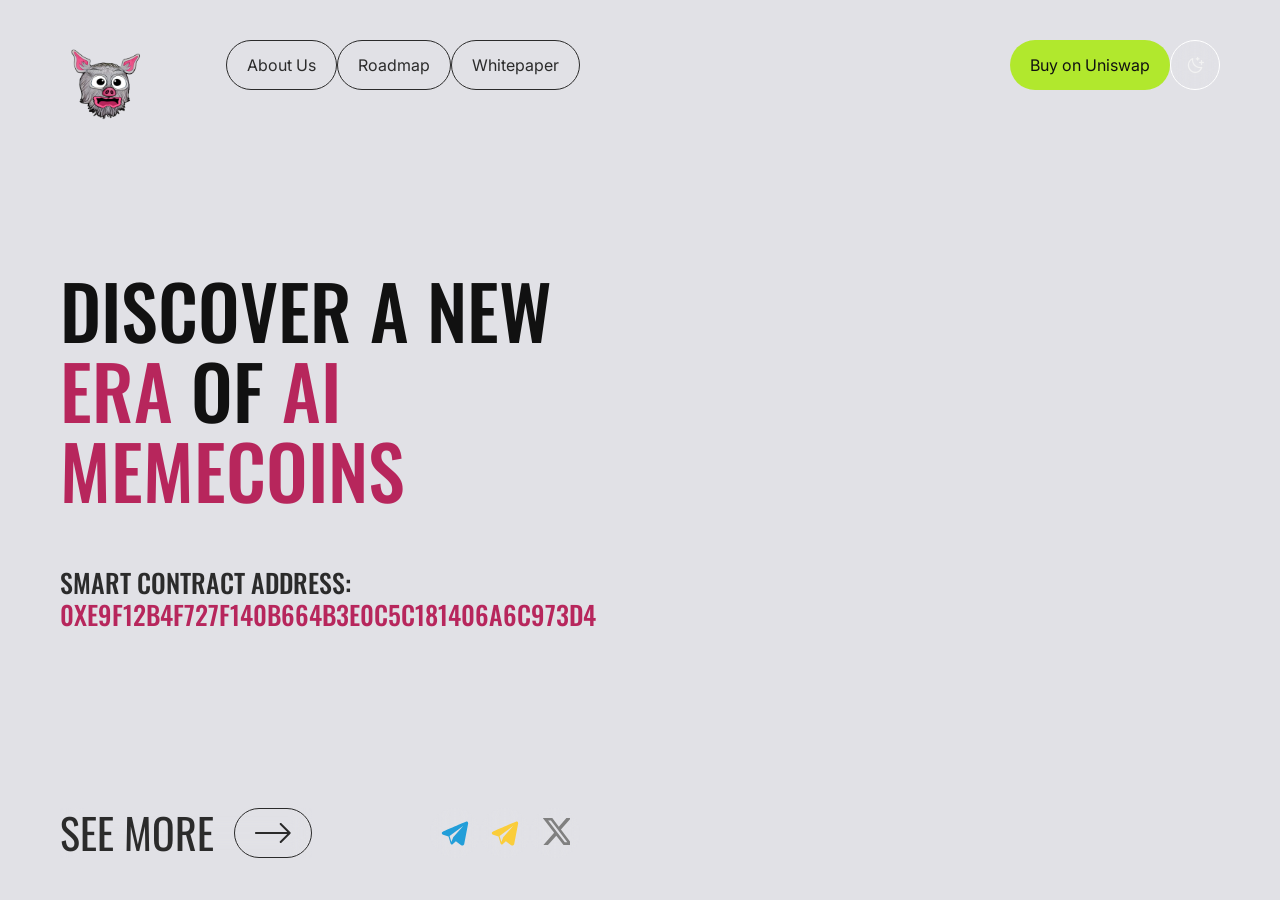
==== index.html @ eb395007 "Update index.html" ====
<!DOCTYPE html>
<html lang="en" dir="ltr">

  <head>
    <meta charset="UTF-8">

    <title>Lemmy The Bat</title>

    <meta name="description" content="Lemmy The Bat">
    <meta name="keywords" content="Lemmy The Bat">

    <meta http-equiv="X-UA-Compatible" content="IE=edge">
    <meta name="viewport" content="width=device-width, initial-scale=1, maximum-scale=1">

    <link rel="icon" href="img/favicon/favicon.ico" sizes="any">
    <link rel="icon" href="img/favicon/icon.svg" type="image/svg+xml">
    <link rel="apple-touch-icon" href="img/favicon/apple-touch-icon.png">
    <link rel="manifest" href="img/favicon/manifest.webmanifest">

    <meta property="og:image:height" content="1200">
    <meta property="og:image:width" content="1200">
    <meta property="og:title" content="Lemmy The Bat">
    <meta property="og:description" content="Lemmy The Bat">

    <link rel="stylesheet" href="css/loaders/loader.css">
    <link rel="stylesheet" type="text/css" href="css/plugins.css">
    <link rel="stylesheet" type="text/css" href="css/main.css">

    <meta name="theme-color" content="#4d26b3">
    <meta name="msapplication-navbutton-color" content="#4d26b3">
    <meta name="apple-mobile-web-app-status-bar-style" content="#4d26b3">
  </head>

  <body>

    <div class="loader">
      <div class="loader">
        <div class="loader__content">
          <div class="loader__logo">
            <img src="img/loader.png" alt="Lemmy The Bat">
          </div>
        </div>
      </div>
    </div>

    <div class="top-controls d-flex">
      <a id="notify-trigger" class="btn btn-round-mobile btn-filled hover-anim hover-accent" href="https://app.uniswap.org">
        <em></em>
        <i class="ph ph-paper-plane"></i>
        <span class="btn-caption">Buy on Uniswap</span>
      </a>
      <button id="color-switcher" class="btn btn-round btn-outline hover-anim hover-secondary color-switcher" type="button" role="switch" aria-label="light/dark mode" aria-checked="true"></button>
    </div>

    <section id="main" class="main">

      <div class="main__content fullheight">
        <div class="container-fluid p-0 fullheight">
          <div class="row g-0 fullheight">

            <div class="col-12 col-xl-6 main__intro fullheight">

              <div class="intro__header d-flex justify-content-between">

<div class="header__logo">
  <img src="./img/logo.png" alt="Logo"  />
</div>

                <a id="menu-trigger" class="menu-trigger btn btn-round btn-outline hover-anim hover-secondary" href="#0">
                  <em></em>
                  <i class="ph ph-list icon-burger"></i>
                  <i class="ph ph-x icon-close"></i>
                </a>

                <div id="menu" class="header__menu">

                  <nav class="menu__container">
                    <ul class="navigation">
                      <li>
                        <a id="about-trigger" class="btn btn-default btn-navigation hover-anim hover-secondary" href="#0">
                          <em></em>
                          <span class="btn-caption">About Us</span>
                        </a>
                      </li>
                      <li>
                        <a id="works-trigger" class="btn btn-default btn-navigation hover-anim hover-secondary" href="#0">
                          <em></em>
                          <span class="btn-caption">Roadmap</span>
                        </a>
                      </li>
                      <li>
                        <a id="contact-trigger" class="btn btn-default btn-navigation hover-anim hover-secondary" href="#0">
                          <em></em>
                          <span class="btn-caption">Whitepaper</span>
                        </a>
                      </li>
                    </ul>
                  </nav>

                </div>

              </div>

              <div class="intro__content">

                <div id="headline" class="headline">
                  <h1 class="headline__title">Discover A New
                    <span class="colored">Era</span>
                    of
                    <span class="colored"> AI Memecoins</span>
                  </h1><br><br>
<h6>Smart Contract Address:<br><span class="colored">0xe9f12b4f727f140b664b3e0c5c181406a6c973d4</span></h6>
                </div>

              </div>

              <div class="intro__bottomline d-flex flex-column flex-xl-row justify-content-xl-between">
                <div class="bottomline__left">
                  <a id="about-trigger-bottom" href="#0" class="btn btn-cta">
                    <span class="cta__caption">See more</span>
                    <span class="cta__elipce btn-outline hover-anim hover-secondary">
                      <em></em>
                      <svg xmlns="http://www.w3.org/2000/svg" width="25px" height="14px" viewBox="0 0 25 14" style="enable-background:new 0 0 25 14;">
                        <path d="M24.8,7.5l-6.3,6.3c-0.3,0.3-0.7,0.3-1,0c-0.3-0.3-0.3-0.7,0-1l0,0l5.1-5.1H0.7C0.3,7.7,0,7.4,0,7c0-0.4,0.3-0.7,0.7-0.7
                          h21.9l-5.1-5.1c-0.3-0.3-0.3-0.7,0-1s0.7-0.3,1,0l6.3,6.3C25.1,6.8,25.1,7.2,24.8,7.5C24.8,7.5,24.8,7.5,24.8,7.5z"/>
                      </svg>
                    </span>
                  </a>
                </div>
                <div class="bottomline__right">


<ul class="socials-circles d-flex flex-row">
  <li>
    <a class="btn btn-round btn-muted hover-anim hover-muted" href="https://t.me/lyai_lemmy" target="_blank"
      rel="noopener noreferrer">
      <em></em>
      <svg class="linktree-icon" xmlns="http://www.w3.org/2000/svg" width="30" height="30" viewBox="0 0 50 50"
        shapeRendering="geometricPrecision" textRendering="geometricPrecision" imageRendering="optimizeQuality"
        fillRule="evenodd" clipRule="evenodd">
    <path fill="#229ED9"
      d="M46.137,6.552c-0.75-0.636-1.928-0.727-3.146-0.238l-0.002,0C41.708,6.828,6.728,21.832,5.304,22.445	c-0.259,0.09-2.521,0.934-2.288,2.814c0.208,1.695,2.026,2.397,2.248,2.478l8.893,3.045c0.59,1.964,2.765,9.21,3.246,10.758	c0.3,0.965,0.789,2.233,1.646,2.494c0.752,0.29,1.5,0.025,1.984-0.355l5.437-5.043l8.777,6.845l0.209,0.125	c0.596,0.264,1.167,0.396,1.712,0.396c0.421,0,0.825-0.079,1.211-0.237c1.315-0.54,1.841-1.793,1.896-1.935l6.556-34.077	C47.231,7.933,46.675,7.007,46.137,6.552z M22,32l-3,8l-3-10l23-17L22,32z">
    </path>
      </svg>
    </a>
  </li>
    <li>
      <a class="btn btn-round btn-muted hover-anim hover-muted" href="https://t.me/Lemmy_lyai" target="_blank"
        rel="noopener noreferrer">
        <em></em>
        <svg class="linktree-icon" xmlns="http://www.w3.org/2000/svg" width="30" height="30" viewBox="0 0 50 50"
          shapeRendering="geometricPrecision" textRendering="geometricPrecision" imageRendering="optimizeQuality"
          fillRule="evenodd" clipRule="evenodd">
          <path fill="#facd3b"
            d="M46.137,6.552c-0.75-0.636-1.928-0.727-3.146-0.238l-0.002,0C41.708,6.828,6.728,21.832,5.304,22.445	c-0.259,0.09-2.521,0.934-2.288,2.814c0.208,1.695,2.026,2.397,2.248,2.478l8.893,3.045c0.59,1.964,2.765,9.21,3.246,10.758	c0.3,0.965,0.789,2.233,1.646,2.494c0.752,0.29,1.5,0.025,1.984-0.355l5.437-5.043l8.777,6.845l0.209,0.125	c0.596,0.264,1.167,0.396,1.712,0.396c0.421,0,0.825-0.079,1.211-0.237c1.315-0.54,1.841-1.793,1.896-1.935l6.556-34.077	C47.231,7.933,46.675,7.007,46.137,6.552z M22,32l-3,8l-3-10l23-17L22,32z">
          </path>
        </svg>
      </a>
    </li>
  <li>
    <a class="btn btn-round btn-muted hover-anim hover-muted" href="https://x.com/lyai_lemmy" target="_blank"
      rel="noopener noreferrer">
      <em></em>
      <svg class="linktree-icon" xmlns="http://www.w3.org/2000/svg" width="30" height="30" viewBox="0 0 417 512.238"
        shapeRendering="geometricPrecision" textRendering="geometricPrecision" imageRendering="optimizeQuality"
        fillRule="evenodd" clipRule="evenodd">
        <path fill="#808080" fillRule="nonzero"
                d="M403.229 0h78.506L310.219 196.04 512 462.799H354.002L230.261 301.007 88.669 462.799h-78.56l183.455-209.683L0 0h161.999l111.856 147.88L403.229 0zm-27.556 415.805h43.505L138.363 44.527h-46.68l283.99 371.278z" />
      </svg>
    </a>
  </li>
</ul>
                </div>
              </div>

            </div>

            <div class="col-12 col-xl-6 main__media fullheight">
              <div class="media__content">
                <div class="video-background">
                  <video id="main-video" preload="auto" autoplay="autoplay" loop="loop" muted="muted" >
                    <source type="video/mp4" src="video/video.mp4">
                    <source type="video/webm" src="video/video.webm">
                    <source type="video/ogv" src="video/video.ogv">
                  </video>
                </div>
              </div>
            </div>

          </div>
        </div>
      </div>

    </section>

<section id="about" class="inner about">
  <div class="inner__controls d-flex">
    <a id="about-close" class="btn btn-default btn-outline hover-anim hover-secondary" href="#0">
      <em></em>
      <i class="ph ph-arrow-left"></i>
      <span class="btn-caption">Go Back</span>
    </a>
  </div>

  <div class="inner__content fullheight">
    <div class="container-fluid p-0 fullheight">
      <div class="row g-0 flex-xl-row-reverse fullheight">

        <div class="col-12 col-xl-6 inner__info">
          <div class="inner__blocks">

<div class="inner__container">
  <div class="content-block">
    <span class="section__subtitle">🦇 About LEMMY The Bat</span>
    <h2>The first <span class="colored">AI Meme Token Bat</span> that will fly</h2>
    <p class="section__text">LEMMY The Bat emerges as a part of the Matt Furie style characters' universe - a wise and
      mysterious character embodying both nocturnal wisdom and modern humor. Our ecosystem combines <a
        class="text-link link-s" href="#">AI-powered entertainment</a> with community-driven meme
      culture, featuring funny AI-generated animated series, story creation, and voice synthesis. Built on principles of
      community first, transparency, and sustainable growth, LEMMY represents a paradigm shift in how meme tokens create
      genuine value through revolutionary AI technology and dedicated holder benefits.</p>
  </div>
</div>
<div class="inner__container">
  <div class="content-block">
    <div class="container-fluid p-0">
      <div class="row g-2 align-items-stretch">
        <div class="col-12 col-md-6 feature">
          <div class="feature__item card">
            <div class="feature__descr">
              <h4 class="feature__title">Community First</h4>
              <p class="small feature__text">Community feedback prioritized and implemented frequently, with transparent
                operations and community-first decision making through our social channels.</p>
            </div>
          </div>
        </div>
        <div class="col-12 col-md-6 feature">
          <div class="feature__item card">
            <div class="feature__descr">
              <h4 class="feature__title">Innovation</h4>
              <p class="small feature__text">AI-powered app featuring Art Panel to showcase Lemmy characters, original
                art, and fan creations - free to explore, download, and share.</p>
            </div>
          </div>
        </div>
        <div class="col-12 col-md-6 feature">
          <div class="feature__item card">
            <div class="feature__descr">
              <h4 class="feature__title">Sustainability</h4>
              <p class="small feature__text">Holder-focused tax system with strategic development funding. Initial 8%
                buy and 23% sell tax, transitioning to 0% buy and 3% sell after 10,000 transactions.</p>
            </div>
          </div>
        </div>
        <div class="col-12 col-md-6 feature">
          <div class="feature__item card">
            <div class="feature__descr">
              <h4 class="feature__title">Trust & Security</h4>
              <p class="small feature__text">Security audits, fair launch, anti-bot and anti-whale protective measures
                with 70% wallet-to-wallet transfer protection to prevent market manipulation.</p>
            </div>
          </div>
        </div>
      </div>
    </div>
  </div>
</div>

<div class="inner__container">
  <div class="content-block">
    <div class="show-skillbar">
      <div class="skillbar" data-percent="80">
        <span class="skillbar-title tools">Public Trading & Community</span>
        <p class="skillbar-bar"></p>
        <span class="skill-bar-percent tools">55.2B LEMMY</span>
      </div>
    </div>

    <div class="show-skillbar">
      <div class="skillbar" data-percent="10">
        <span class="skillbar-title">Development Teams</span>
        <p class="skillbar-bar"></p>
        <span class="skill-bar-percent">6.9B LEMMY</span>
      </div>
    </div>

    <div class="show-skillbar">
      <div class="skillbar" data-percent="8">
        <span class="skillbar-title">Marketing & Promotion</span>
        <p class="skillbar-bar"></p>
        <span class="skill-bar-percent">5.52B LEMMY</span>
      </div>
    </div>

    <div class="show-skillbar">
      <div class="skillbar" data-percent="2">
        <span class="skillbar-title">Binance Listing Reserve</span>
        <p class="skillbar-bar"></p>
        <span class="skill-bar-percent">1.38B LEMMY</span>
      </div>
    </div>
  </div>
</div>
          </div>
        </div>

        <div class="col-12 col-xl-6 inner__media">
          <div class="innermedia__content">
            <div class="innermedia__image inner-image-1"></div>
          </div>
        </div>
      </div>
    </div>
  </div>
</section>

    <section id="works" class="inner works">

      <div class="inner__controls d-flex">
        <a id="works-close" class="btn btn-default btn-outline hover-anim hover-secondary" href="#0">
          <em></em>
          <i class="ph ph-arrow-left"></i>
          <span class="btn-caption">Go Back</span>
        </a>
      </div>

      <div class="inner__content fullheight">
        <div class="container-fluid p-0 fullheight">
          <div class="row g-0 flex-xl-row-reverse fullheight">

            <div class="col-12 col-xl-6 inner__info">
              <div class="inner__blocks">

                <div class="inner__container">
                  <div class="content-block">
                    <span class="section__subtitle">🦇 The LEMMY Journey</span>
                    <h2>Where <span class="colored">Memes Meet AI</span>. Join the Nocturnal Revolution!</h2>
                    <p class="section__text">Get ready to soar through the crypto night with LEMMY, the chaos-loving bat who turned the
                      meme game upside down! Built on
                      <a class="text-link" href="#" target="_blank">revolutionary AI technology</a>
                      and fueled by pure bat-powered mayhem, we're creating the most entertaining ecosystem in crypto history. Because
                      who said finance can't be fun? 🦇✨
                    </p>
                  </div>
                </div>

<div class="inner__container">
  <div class="content-block">
    <div class="container-fluid p-0">
      <div class="row g-2 align-items-stretch">
        <div class="col-12 col-md-6 team">
          <div class="team__item card">
            <div class="team__image">
              <img src="img/img3.jpg" alt="Launch Phase">
            </div>
            <div class="team__descr">
              <h5 class="team__title">
                The Great Awakening
                <small>Target MC: $500K | Phase 1</small>
              </h5>
              <p class="small team__text">
                LEMMY emerges from his cave to shake up the crypto world! Focus on initial launch and community
                building, primary platform: Uniswap. Strategic emphasis on creating organic growth and community
                engagement.
                <br><br>
                <strong>Marketing Allocation:</strong><br>
                • YouTube Promotion: 1% (690M LEMMY)<br>
                • X (formerly Twitter) Promotion: 0.5% (345M LEMMY)<br>
                • X Raiders Fees: 0.5% (345M LEMMY)
              </p>
            </div>
          </div>
        </div>

        <div class="col-12 col-md-6 team">
          <div class="team__item card">
            <div class="team__image">
              <img src="img/img4.jpg" alt="Growth Phase">
            </div>
            <div class="team__descr">
              <h5 class="team__title">
                Wing Spread
                <small>Target MC: $5M | Phase 2</small>
              </h5>
              <p class="small team__text">
                LEMMY spreads his majestic wings across the cryptocurrency landscape! Integration with strategic
                exchange partners like AscendEX, Dex-Trade, AZBit, UZX, Biconomy followed by TooBit, Probit, and Weex.
                Expansion of trading pairs and liquidity options.
                <br><br>
                <strong>Marketing Allocation:</strong><br>
                • YouTube Promotion: 1% (690M LEMMY)<br>
                • X (formerly Twitter) Promotion: 0.5% (345M LEMMY)<br>
                • X Raiders Fees: 0.5% (345M LEMMY)
              </p>
            </div>
          </div>
        </div>

        <div class="col-12 col-md-6 team">
          <div class="team__item card">
            <div class="team__image">
              <img src="img/img1.jpg" alt="Major Exchange Phase">
            </div>
            <div class="team__descr">
              <h5 class="team__title">
                Night Flight
                <small>Target MC: $50M | Phase 3</small>
              </h5>
              <p class="small team__text">
                Major exchange listings take flight! Expansion into prominent cryptocurrency platforms such as Bithumb,
                XT.com, OKX, Coinstore, BitMart, DigiFinex, OrangeX, HotCoin, P2B, Coinone, FameeEX, Bybit, CoinDCX,
                Crypto.com, WhiteBIT, Bigone. Introduction of AI-powered meme integration.
                <br><br>
                <strong>Marketing Allocation:</strong><br>
                • YouTube Promotion: 1% (690M LEMMY)<br>
                • X (formerly Twitter) Promotion: 0.5% (345M LEMMY)<br>
                • X Raiders Fees: 0.5% (345M LEMMY)
              </p>
            </div>
          </div>
        </div>

        <div class="col-12 col-md-6 team">
          <div class="team__item card">
            <div class="team__image">
              <img src="img/img2.jpg" alt="Top-Tier Phase">
            </div>
            <div class="team__descr">
              <h5 class="team__title">
                Bat Signal
                <small>Target MC: $100M+ | Phase 4</small>
              </h5>
              <p class="small team__text">
                Ultimate evolution with top-tier exchange listings! Integration with industry-leading platforms like
                MexC Global, Binance, CoinW, BingX, KuCoin, and Coinbase. Launch of revolutionary AI Studio.
                <br><br>
                <strong>Marketing Allocation:</strong><br>
                • YouTube Promotion: 1% (690M LEMMY)<br>
                • X (formerly Twitter) Promotion: 0.5% (345M LEMMY)<br>
                • X Raiders Fees: 0.5% (345M LEMMY)
              </p>
            </div>
          </div>
        </div>
      </div>
    </div>
  </div>
</div>

<div class="inner__container">
  <div class="content-block">
    <div class="container-fluid p-0">
      <div class="row g-0">
        <div class="col-12 accordion">
          <div class="accordion__item">
            <div class="accordion__title link-m">
              <div class="accordion__arrow">
                <i class="ph ph-plus"></i>
              </div>
              <span>Who exactly is LEMMY the Bat? 🦇</span>
            </div>
            <div class="accordion__content">
              <p class="small accordion__text">
                Inspired by Matt Furie style characters' universe, LEMMY is the wise and mysterious bat who perfectly
                blends nocturnal wisdom with modern humor! Think of him as the sage of the crypto world who's here to
                shake things up with AI-powered entertainment. He's not your average meme token mascot - he's the
                visionary bat leading a revolution in how we combine meme culture with cutting-edge AI technology!
              </p>
            </div>
          </div>

          <div class="accordion__item">
            <div class="accordion__title link-m">
              <div class="accordion__arrow">
                <i class="ph ph-plus"></i>
              </div>
              <span>What's cooking in LEMMY's AI Studio? 🤖</span>
            </div>
            <div class="accordion__content">
              <p class="small accordion__text">
                Our AI Studio is where the magic happens! We're creating hilarious AI-generated animated series
                featuring characters from the Matt Furie universe, cooking up story creation with AI voice synthesis,
                and building an Art Panel where you can explore, download, and share Lemmy characters and fan creations
                - all completely free! It's not just a meme generator, it's a full-blown entertainment revolution where
                AI meets creativity!
              </p>
            </div>
          </div>

          <div class="accordion__item">
            <div class="accordion__title link-m">
              <div class="accordion__arrow">
                <i class="ph ph-plus"></i>
              </div>
              <span>How does LEMMY protect its holders? 🛡️</span>
            </div>
            <div class="accordion__content">
              <p class="small accordion__text">
                We've got more protection than a bat cave in winter! During the first 10,000 transactions, there's an 8%
                buy tax and 23% sell tax to keep those pesky bots and paper hands away. After that, it drops to 0% buy
                and 3% sell because we believe in rewarding our long-term holders! Plus, there's a 70% tax on
                wallet-to-wallet transfers to prevent any sneaky business. It's all about keeping our nocturnal
                community safe and sound!
              </p>
            </div>
          </div>

          <div class="accordion__item">
            <div class="accordion__title link-m">
              <div class="accordion__arrow">
                <i class="ph ph-plus"></i>
              </div>
              <span>What's the scoop on LEMMY's 69B tokens? 📊</span>
            </div>
            <div class="accordion__content">
              <p class="small accordion__text">
                We've got a total supply of 69 Billion LEMMY tokens split like this: 80% (55.2B) goes to our awesome
                public trading community, 10% (6.9B) to our hardworking development teams, 8% (5.52B) for marketing and
                promotion (gotta spread those bat wings!), and 2% (1.38B) reserved for that sweet Binance listing we're
                aiming for. It's all about building a sustainable ecosystem where everyone gets to be part of the
                nocturnal party!
              </p>
            </div>
          </div>

          <div class="accordion__item">
            <div class="accordion__title link-m">
              <div class="accordion__arrow">
                <i class="ph ph-plus"></i>
              </div>
              <span>What's LEMMY's flight plan? 🚀</span>
            </div>
            <div class="accordion__content">
              <p class="small accordion__text">
                We're flying to the moon in four epic phases! Starting with The Great Awakening ($500K MC), spreading
                our wings in the Growth Phase ($5M MC), taking night flight in the Expansion Phase ($50M MC), and
                finally sending the Bat Signal in our Major CEX Phase ($100M+ MC). Each phase comes with its own
                exchange listings, marketing pushes, and community surprises. Plus, we're saving some special tokens for
                that big Binance moment - because every bat needs a grand stage!
              </p>
            </div>
          </div>

          <div class="accordion__item">
            <div class="accordion__title link-m">
              <div class="accordion__arrow">
                <i class="ph ph-plus"></i>
              </div>
              <span>How does LEMMY keep things transparent? 👀</span>
            </div>
            <div class="accordion__content">
              <p class="small accordion__text">
                We're as transparent as a bat's echolocation! Regular YouTube promotions keep you in the loop, clear
                tokenomics show you exactly where every LEMMY token flies, and our community-first approach means your
                voice shapes our future. No network migrations, equal market participation, and all decisions made with
                our nocturnal family in mind. We're building something special here, and we want you to see every wing
                flap of progress!
              </p>
            </div>
          </div>
        </div>
      </div>
    </div>
  </div>
</div>

              </div>
            </div>

            <div class="col-12 col-xl-6 inner__media media-autoheight">
              <div class="innermedia__content autoheight-content">
                <div class="container-fluid px-0 inner__gallery">
                  <div class="row gx-0 my-gallery" itemscope itemtype="http://schema.org/ImageGallery">

<figure class="col-12 col-sm-6 my-gallery__item" itemprop="associatedMedia" itemscope
  itemtype="http://schema.org/ImageObject">
  <a href="img/img5.jpg" data-image="img/img5.jpg" class="my-gallery__link" itemprop="contentUrl" data-size="1440x1620">
    <img src="img/img5.jpg" class="my-gallery__image" itemprop="thumbnail" alt="Lemmy the Bat - Chaos Master">
  </a>
  <figcaption class="my-gallery__description" itemprop="caption description">
    <h5>Night's Wild Child
      <small>The Party Bat Himself</small>
    </h5>
    <p>Meet LEMMY, the chaos-loving creature of the night who turns darkness into his personal playground. With his
      signature crooked grin, this wing-flapping wildcard brings the party everywhere he goes.</p>
  </figcaption>
</figure>

<figure class="col-12 col-sm-6 my-gallery__item" itemprop="associatedMedia" itemscope
  itemtype="http://schema.org/ImageObject">
  <a href="img/img6.jpg" data-image="img/img6.jpg" class="my-gallery__link" itemprop="contentUrl" data-size="1440x1620">
    <img src="img/img6.jpg" class="my-gallery__image" itemprop="thumbnail" alt="Lemmy - The Crypto Trading Expert">
  </a>
  <figcaption class="my-gallery__description opposite" itemprop="caption description">
    <h5 class="opposite">Crypto Sage
      <small>Web3 Trading Virtuoso</small>
    </h5>
    <p>Meet LEMMY the financial mastermind who treats the crypto market like his personal playground. With the brain of
      a sage and instincts of a bat, he's revolutionizing the Web3 space one trade at a time.</p>
  </figcaption>
</figure>

<figure class="col-12 col-sm-6 my-gallery__item" itemprop="associatedMedia" itemscope
  itemtype="http://schema.org/ImageObject">
  <a href="img/img7.jpg" data-image="img/img7.jpg" class="my-gallery__link" itemprop="contentUrl" data-size="1440x1620">
    <img src="img/img7.jpg" class="my-gallery__image" itemprop="thumbnail" alt="Lemmy's Extreme Echo-Location Parkour">
  </a>
  <figcaption class="my-gallery__description opposite" itemprop="caption description">
    <h5 class="opposite">Parkour Master
      <small>Echo-Location Extraordinaire</small>
    </h5>
    <p>Follow LEMMY as he leads his squadron in "extreme echo-location parkour." With slightly singed wing tips and an
      unstoppable spirit, he's turning the bat world upside down.</p>
  </figcaption>
</figure>

<figure class="col-12 col-sm-6 my-gallery__item" itemprop="associatedMedia" itemscope
  itemtype="http://schema.org/ImageObject">
  <a href="img/img8.jpg" data-image="img/img8.jpg" class="my-gallery__link" itemprop="contentUrl" data-size="1440x1620">
    <img src="img/img8.jpg" class="my-gallery__image" itemprop="thumbnail" alt="Lemmy's Philosophical Moments">
  </a>
  <figcaption class="my-gallery__description" itemprop="caption description">
    <h5>Wise Guy
      <small>Philosopher of the Night</small>
    </h5>
    <p>Even with the brain of a sage, LEMMY proves that wisdom sometimes means knowing exactly how to cause the perfect
      amount of mayhem. One minute dropping ancient bat philosophy, the next planning his next adventure.</p>
  </figcaption>
</figure>


                  </div>
                </div>
              </div>
            </div>

          </div>
        </div>
      </div>

    </section>

    <section id="contact" class="inner contact">

      <div class="inner__controls d-flex">
        <a id="contact-close" class="btn btn-default btn-outline hover-anim hover-secondary" href="#0">
          <em></em>
          <i class="ph ph-arrow-left"></i>
          <span class="btn-caption">Go Back</span>
        </a>
      </div>

      <div class="inner__content fullheight">
        <div class="container-fluid p-0 fullheight">
          <div class="row g-0 flex-xl-row-reverse fullheight">

<div class="col-12 col-xl-6 inner__info">
  <div class="inner__blocks">
    <div class="inner__container">
      <div class="content-block">
        <span class="section__subtitle">🦇 Whitepaper</span>
        <h2>Join the <span class="colored">revolution</span> in meme culture</h2>
        <p class="section__text">Ready to be part of the LEMMY ecosystem? Connect with us through any of our channels or
          check out our detailed whitepaper. As an AI-powered meme ecosystem, we're always excited to welcome new
          community members!</p>
      </div>
    </div>

    <div class="inner__container">
      <div class="content-block">

                                  <div class="inner__container">
                                    <h6>Smart Contract Address:<br><span class="colored">0xe9f12b4f727f140b664b3e0c5c181406a6c973d4</span></h6>
                                  </div>
      </div>
    </div>

    <div class="inner__container">
      <div class="content-block">
        <h3>Join the <span class="colored">community</span>!</h3>
        <ul class="socials-circles d-flex flex-row">
          <li>
            <a class="btn btn-round btn-muted hover-anim hover-muted" href="https://t.me/lyai_lemmy" target="_blank"
              rel="noopener noreferrer">
              <em></em>
              <svg class="linktree-icon" xmlns="http://www.w3.org/2000/svg" width="30" height="30" viewBox="0 0 50 50"
                shapeRendering="geometricPrecision" textRendering="geometricPrecision" imageRendering="optimizeQuality"
                fillRule="evenodd" clipRule="evenodd">
                <path fill="#229ED9"
                  d="M46.137,6.552c-0.75-0.636-1.928-0.727-3.146-0.238l-0.002,0C41.708,6.828,6.728,21.832,5.304,22.445	c-0.259,0.09-2.521,0.934-2.288,2.814c0.208,1.695,2.026,2.397,2.248,2.478l8.893,3.045c0.59,1.964,2.765,9.21,3.246,10.758	c0.3,0.965,0.789,2.233,1.646,2.494c0.752,0.29,1.5,0.025,1.984-0.355l5.437-5.043l8.777,6.845l0.209,0.125	c0.596,0.264,1.167,0.396,1.712,0.396c0.421,0,0.825-0.079,1.211-0.237c1.315-0.54,1.841-1.793,1.896-1.935l6.556-34.077	C47.231,7.933,46.675,7.007,46.137,6.552z M22,32l-3,8l-3-10l23-17L22,32z">
                </path>
              </svg>
            </a>
          </li>
          <li>
            <a class="btn btn-round btn-muted hover-anim hover-muted" href="https://t.me/Lemmy_lyai" target="_blank"
              rel="noopener noreferrer">
              <em></em>
              <svg class="linktree-icon" xmlns="http://www.w3.org/2000/svg" width="30" height="30" viewBox="0 0 50 50"
                shapeRendering="geometricPrecision" textRendering="geometricPrecision" imageRendering="optimizeQuality"
                fillRule="evenodd" clipRule="evenodd">
                <path fill="#facd3b"
                  d="M46.137,6.552c-0.75-0.636-1.928-0.727-3.146-0.238l-0.002,0C41.708,6.828,6.728,21.832,5.304,22.445	c-0.259,0.09-2.521,0.934-2.288,2.814c0.208,1.695,2.026,2.397,2.248,2.478l8.893,3.045c0.59,1.964,2.765,9.21,3.246,10.758	c0.3,0.965,0.789,2.233,1.646,2.494c0.752,0.29,1.5,0.025,1.984-0.355l5.437-5.043l8.777,6.845l0.209,0.125	c0.596,0.264,1.167,0.396,1.712,0.396c0.421,0,0.825-0.079,1.211-0.237c1.315-0.54,1.841-1.793,1.896-1.935l6.556-34.077	C47.231,7.933,46.675,7.007,46.137,6.552z M22,32l-3,8l-3-10l23-17L22,32z">
                </path>
              </svg>
            </a>
          </li>
          <li>
            <a class="btn btn-round btn-muted hover-anim hover-muted" href="https://x.com/lyai_lemmy" target="_blank"
              rel="noopener noreferrer">
              <em></em>
              <svg class="linktree-icon" xmlns="http://www.w3.org/2000/svg" width="30" height="30" viewBox="0 0 417 512.238"
                shapeRendering="geometricPrecision" textRendering="geometricPrecision" imageRendering="optimizeQuality"
                fillRule="evenodd" clipRule="evenodd">
                <path fill="#808080" fillRule="nonzero"
                  d="M403.229 0h78.506L310.219 196.04 512 462.799H354.002L230.261 301.007 88.669 462.799h-78.56l183.455-209.683L0 0h161.999l111.856 147.88L403.229 0zm-27.556 415.805h43.505L138.363 44.527h-46.68l283.99 371.278z" />
              </svg>
            </a>
          </li>
        </ul>
      </div>
    </div>

<!-- Add this after the existing content in the whitepaper section -->
<div class="inner__container">
  <div class="content-block">
    <h3>Legal <span class="colored">Disclaimer</span></h3>
    <div class="section__text disclaimer-section">
      <h4 class="font-bold text-xl mb-2">General Disclaimer</h4>
      <p class="mb-6">This website is an independent, community-driven platform and does NOT officially represent LEMMY.
        The content provided is solely for entertainment and informational purposes. The LEMMY community operates as a
        decentralized entity and is not responsible for how individuals or organizations choose to use LEMMY. Any use of
        LEMMY must comply with the laws and regulations of your local jurisdiction. By engaging with LEMMY, you
        acknowledge that you are solely responsible for ensuring your actions are lawful and adhere to applicable legal
        and regulatory frameworks. The LEMMY community explicitly disclaims any liability for misuse, non-compliance, or
        unlawful activity related to LEMMY.</p>
      <br>

      <h4 class="font-bold text-xl mb-2">Not Financial Advice</h4>
      <p class="mb-6">This website does not provide financial or investment advice. Always consult a professional before
        making any financial decisions involving LEMMY or any other cryptocurrency.</p>
      <br>

      <h4 class="font-bold text-xl mb-2">No Central Ownership or Authority</h4>
      <p class="mb-6">LEMMY has no central owner or authority. It is a fully decentralized token, meaning it can be used
        by anyone in any manner they choose, in accordance with applicable laws and regulations.</p>
      <br>

      <h4 class="font-bold text-xl mb-2">AI Studio Independence</h4>
      <p class="mb-6">The LEMMY AI Studio and related applications are independent initiatives. They are not owned,
        operated, or controlled by the LEMMY community. Any use of these platforms is at your own risk, and users must
        ensure compliance with all applicable laws and regulations in their jurisdiction.</p>
      <br>

      <h4 class="font-bold text-xl mb-2">No Profit Generation or Treasury</h4>
      <p class="mb-6">LEMMY does not generate profit, nor does it maintain a treasury. It is a community-driven project
        without any central financial authority.</p>
      <br>

      <h4 class="font-bold text-xl mb-2">Collaborative Partnerships</h4>
      <p class="mb-6">LEMMY partnerships consist solely of collaborations and do not involve formal contracts or
        agreements. The LEMMY project does not endorse or vet any third-party applications, exchanges, or platforms
        where LEMMY may be traded or used.</p>
      <br>

      <h4 class="font-bold text-xl mb-2">Market and Legal Risks</h4>
      <p class="mb-6">Cryptocurrencies are highly volatile. The value of LEMMY may fluctuate, and there are no
        guarantees of future performance. Participants are responsible for any losses incurred. Additionally,
        participants should be aware of ongoing regulatory developments that may impact the use or trading of
        decentralized tokens such as LEMMY.</p>
      <br>

      <h4 class="font-bold text-xl mb-2">Regulatory Compliance</h4>
      <p class="mb-6">LEMMY is a decentralized token and is not classified as a security. Users are responsible for
        complying with all applicable local KYC and AML laws and regulations when engaging with LEMMY.</p>
      <br>

      <h4 class="font-bold text-xl mb-2">No Guarantees of Profit or Future Value</h4>
      <p class="mb-6">There are no guarantees of profit or future value. Participation in the LEMMY ecosystem is at your
        own risk.</p>
      <br>

      <h4 class="font-bold text-xl mb-2">Jurisdiction and User Responsibility</h4>
      <p class="mb-6">Certain countries may restrict or prohibit cryptocurrency use. It is the user's responsibility to
        comply with all local regulations.</p>
      <br>
    </div>
  </div>
</div>
  </div>
</div>

<div class="col-12 col-xl-6 inner__media">
  <div class="innermedia__content">
    <iframe src="wp.pdf" width="100%" height="100%" style="border: none;"></iframe>
  </div>
</div>

            <div class="col-12 col-xl-6 inner__media">
              <div class="innermedia__content">
                <div class="innermedia__image inner-image-2"></div>
              </div>
            </div>

          </div>
        </div>
      </div>

    </section>

    <div class="pswp" tabindex="-1" role="dialog" aria-hidden="true">

      <div class="pswp__bg"></div>

      <div class="pswp__scroll-wrap">

        <div class="pswp__container">
          <div class="pswp__item"></div>
          <div class="pswp__item"></div>
          <div class="pswp__item"></div>
        </div>

        <div class="pswp__ui pswp__ui--hidden">

          <div class="pswp__top-bar">


            <div class="pswp__counter"></div>

            <button class="pswp__button pswp__button--close link-s" title="Close (Esc)"></button>

            <button class="pswp__button pswp__button--share link-s" title="Share"></button>

            <button class="pswp__button pswp__button--fs link-s" title="Toggle fullscreen"></button>

            <button class="pswp__button pswp__button--zoom link-s" title="Zoom in/out"></button>

            <div class="pswp__preloader">
              <div class="pswp__preloader__icn">
                <div class="pswp__preloader__cut">
                  <div class="pswp__preloader__donut"></div>
                </div>
              </div>
            </div>
          </div>

            <div class="pswp__share-modal pswp__share-modal--hidden pswp__single-tap">
              <div class="pswp__share-tooltip"></div>
            </div>

            <button class="pswp__button pswp__button--arrow--left link-s" title="Previous (arrow left)"></button>

            <button class="pswp__button pswp__button--arrow--right link-s" title="Next (arrow right)"></button>

            <div class="pswp__caption">
              <div class="pswp__caption__center"></div>
            </div>

        </div>

      </div>

    </div>

    <script src="js/libs.min.js"></script>
    <script src="js/gallery-init.js"></script>
    <script src="js/custom.js"></script>

  </body>

</html>
---- css/loaders/loader.css ----
/*! ------------------------------------------------
 * Project Name: Name: Helio - Coming Soon and Landing Page Template
 * Project Description: Helio - bright and clean coming soon and landing page template to kick-start your project
 * Tags: mix_design, coming soon, under construction, template, landing page, portfolio, one page, responsive, html5, css3, creative, clean, agency, personal page
 * Version: 1.0.0
 * Build Date: November 2023
 * Last Update: November 2023
 * This product is available exclusively on Themeforest
 * Author: mix_design
 * Author URI: https://themeforest.net/user/mix_design */
/*! File name: loader.css
 * ------------------------------------------------
 *
 * ------------------------------------------------
 * Table of Contents
 * ------------------------------------------------
 *  1. Loader Styles
 * ------------------------------------------------
 * Table of Contents End
 * ------------------------------------------------ */
:root {
  --_size: 2rem;
  --_radius-s: 2rem;
  --_radius-m: 3rem;
  --_radius-l: 5rem;
  --_animspeed-fast: 0.1s;
  --_animspeed-medium: 0.3s;
  --_animspeed-slow: 0.6s;
  --_animbezier: cubic-bezier(0.23, 0.65, 0.74, 1.09);
  /* light color scheme */
  --base--light: #e1e1e6;
  --base-inner--light: #d5d5e0;
  --accent--light: #4d26b3;
  --accent-rgb--light: 77, 38, 179;
  --secondary--light: #b1e82d;
  --deviders--light: #8a8793;
  --strokes--light: #b3b3c4;
  --hover-fill--light: #ffffff;
  --transparent-bg--light: rgba(9, 5, 22, 0.9);
  --t-bright--light: #111111;
  --t-default--light: #2b2b2b;
  --t-muted--light: #4c4c4c;
  --t-muted-rgb--light: 76, 76, 76;
  --t-placeholders--light: #7b7a82;
  --t-opp-bright--light: #ffffff;
  --t-opp-default--light: #f2f2f2;
  --t-opp-muted--light: #c2bfd1;
  /* dark color scheme */
  --base--dark: #090516;
  --base-inner--dark: #121226;
  --accent--dark: #6b57ff;
  --accent-rgb--dark: 107, 87, 255;
  --secondary--dark: #b1e82d;
  --deviders--dark: #3a3745;
  --strokes--dark: #565560;
  --hover-fill--dark: #262235;
  --transparent-bg--dark: rgba(9, 5, 22, 0.3);
  --t-bright--dark: #ffffff;
  --t-default--dark: #f2f2f2;
  --t-muted--dark: #c2bfd1;
  --t-muted-rgb--dark: 194, 191, 209;
  --t-placeholders--dark: #838093;
  --t-opp-bright--dark: #111111;
  --t-opp-default--dark: #2b2b2b;
  --t-opp-muted--dark: #4c4c4c;
  /* permanent colors */
  --per-base: #130e28;
  --per-base-rgb: 19, 14, 40;
  --t-per-bright-light: #ffffff;
  --t-per-bright-light-rgb: 255, 255, 255;
  --t-per-default-light: #f2f2f2;
  --t-per-muted-light: #c2bfd1;
  --t-per-bright-dark: #111111;
  --t-per-default-dark: #2b2b2b;
  --t-per-muted-dark: #4c4c4c;
}

/* defaults */
@media (prefers-color-scheme: light) {
  :root {
    --base: var(--base--light);
    --base-inner: var(--base-inner--light);
    --accent: var(--accent--light);
    --accent-rgb: var(--accent-rgb--light);
    --secondary: var(--secondary--light);
    --deviders: var(--deviders--light);
    --strokes: var(--strokes--light);
    --hover-fill: var(--hover-fill--light);
    --transparent-bg: var(--transparent-bg--light);
    --t-bright: var(--t-bright--light);
    --t-default: var(--t-default--light);
    --t-muted: var(--t-muted--light);
    --t-muted-rgb: var(--t-muted-rgb--light);
    --t-placeholders: var(--t-placeholders--light);
    --t-opp-bright: var(--t-opp-bright--light);
    --t-opp-default: var(--t-opp-default--light);
    --t-opp-muted: var(--t-opp-muted--light);
    color-scheme: light;
  }
}
@media (prefers-color-scheme: dark) {
  :root {
    --base: var(--base--dark);
    --base-inner: var(--base-inner--dark);
    --accent: var(--accent--dark);
    --accent-rgb: var(--accent-rgb--dark);
    --secondary: var(--secondary--dark);
    --deviders: var(--deviders--dark);
    --strokes: var(--strokes--dark);
    --hover-fill: var(--hover-fill--dark);
    --transparent-bg: var(--transparent-bg--dark);
    --t-bright: var(--t-bright--dark);
    --t-default: var(--t-default--dark);
    --t-muted: var(--t-muted--dark);
    --t-muted-rgb: var(--t-muted-rgb--dark);
    --t-placeholders: var(--t-placeholders--dark);
    --t-opp-bright: var(--t-opp-bright--dark);
    --t-opp-default: var(--t-opp-default--dark);
    --t-opp-muted: var(--t-opp-muted--dark);
    color-scheme: dark;
  }
}
[color-scheme=light] {
  --base: var(--base--light);
  --base-inner: var(--base-inner--light);
  --accent: var(--accent--light);
  --accent-rgb: var(--accent-rgb--light);
  --secondary: var(--secondary--light);
  --deviders: var(--deviders--light);
  --strokes: var(--strokes--light);
  --hover-fill: var(--hover-fill--light);
  --transparent-bg: var(--transparent-bg--light);
  --t-bright: var(--t-bright--light);
  --t-default: var(--t-default--light);
  --t-muted: var(--t-muted--light);
  --t-muted-rgb: var(--t-muted-rgb--light);
  --t-placeholders: var(--t-placeholders--light);
  --t-opp-bright: var(--t-opp-bright--light);
  --t-opp-default: var(--t-opp-default--light);
  --t-opp-muted: var(--t-opp-muted--light);
}

[color-scheme=dark] {
  --base: var(--base--dark);
  --base-inner: var(--base-inner--dark);
  --accent: var(--accent--dark);
  --accent-rgb: var(--accent-rgb--dark);
  --secondary: var(--secondary--dark);
  --deviders: var(--deviders--dark);
  --strokes: var(--strokes--dark);
  --hover-fill: var(--hover-fill--dark);
  --transparent-bg: var(--transparent-bg--dark);
  --t-bright: var(--t-bright--dark);
  --t-default: var(--t-default--dark);
  --t-muted: var(--t-muted--dark);
  --t-muted-rgb: var(--t-muted-rgb--dark);
  --t-placeholders: var(--t-placeholders--dark);
  --t-opp-bright: var(--t-opp-bright--dark);
  --t-opp-default: var(--t-opp-default--dark);
  --t-opp-muted: var(--t-opp-muted--dark);
}

/* ------------------------------------------------*/
/* Loader Styles Start */
/* ------------------------------------------------*/
.loader {
  position: fixed;
  top: 0;
  right: 0;
  bottom: 0;
  left: 0;
  z-index: 9999;
  background-color: var(--base);
  opacity: 1;
  visibility: visible;
  -webkit-transition: all 0.3s ease-in-out;
  -moz-transition: all 0.3s ease-in-out;
  transition: all 0.3s ease-in-out;
}
.loader.loaded {
  opacity: 0;
  visibility: hidden;
}

.loader__content {
  position: absolute;
  left: 50%;
  top: 50%;
  bottom: auto;
  right: auto;
  -webkit-transform: translateX(-50%) translateY(-50%);
     -moz-transform: translateX(-50%) translateY(-50%);
      -ms-transform: translateX(-50%) translateY(-50%);
          transform: translateX(-50%) translateY(-50%);
}

.loader__logo {
  width: 100px;
}
.loader__logo img {
  display: block;
  width: 100%;
  height: auto;
}

@-webkit-keyframes scaleOut {
  from {
    -webkit-transform: scale3d(1, 1, 1);
            transform: scale3d(1, 1, 1);
    opacity: 1;
  }
  to {
    -webkit-transform: scale3d(1.14, 1.14, 1.14);
            transform: scale3d(1.14, 1.14, 1.14);
    opacity: 0;
  }
}

@-moz-keyframes scaleOut {
  from {
    -moz-transform: scale3d(1, 1, 1);
         transform: scale3d(1, 1, 1);
    opacity: 1;
  }
  to {
    -moz-transform: scale3d(1.14, 1.14, 1.14);
         transform: scale3d(1.14, 1.14, 1.14);
    opacity: 0;
  }
}

@keyframes scaleOut {
  from {
    -webkit-transform: scale3d(1, 1, 1);
       -moz-transform: scale3d(1, 1, 1);
            transform: scale3d(1, 1, 1);
    opacity: 1;
  }
  to {
    -webkit-transform: scale3d(1.14, 1.14, 1.14);
       -moz-transform: scale3d(1.14, 1.14, 1.14);
            transform: scale3d(1.14, 1.14, 1.14);
    opacity: 0;
  }
}
.scaleOut {
  -webkit-animation: scaleOut 0.3s 1;
     -moz-animation: scaleOut 0.3s 1;
          animation: scaleOut 0.3s 1;
  -webkit-animation-fill-mode: both;
     -moz-animation-fill-mode: both;
          animation-fill-mode: both;
}

/* ------------------------------------------------*/
/* Loader Styles End */
/* ------------------------------------------------*/
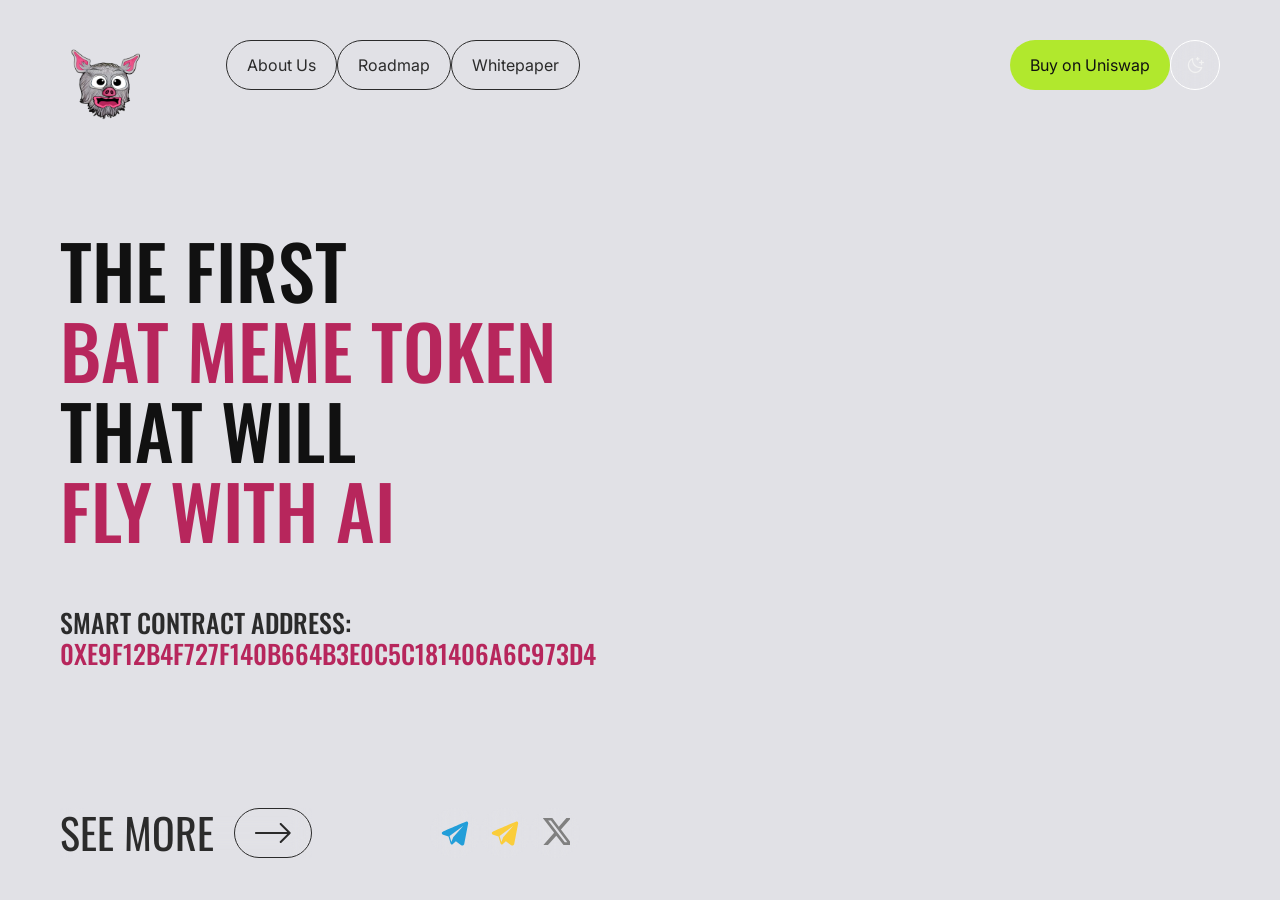
==== commit 46fac670: "Add files via upload" ====
--- a/index.html
+++ b/index.html
@@ -31,196 +31,208 @@
     <meta name="apple-mobile-web-app-status-bar-style" content="#4d26b3">
   </head>
 
-  <body>
-
-    <div class="loader">
-      <div class="loader">
-        <div class="loader__content">
-          <div class="loader__logo">
-            <img src="img/loader.png" alt="Lemmy The Bat">
-          </div>
-        </div>
-      </div>
-    </div>
-
-    <div class="top-controls d-flex">
-      <a id="notify-trigger" class="btn btn-round-mobile btn-filled hover-anim hover-accent" href="https://app.uniswap.org">
+<body class="loaded">
+
+  <div class="loader loaded">
+    <div class="loader loaded">
+      <div class="loader__content">
+        <div class="loader__logo scaleOut">
+          <img src="img/loader.png" alt="Lemmy The Bat">
+        </div>
+      </div>
+    </div>
+  </div>
+
+  <div class="top-controls d-flex">
+    <a id="notify-trigger" class="btn btn-round-mobile btn-filled hover-anim hover-accent"
+      href="https://app.uniswap.org">
+      <em></em>
+      <i class="ph ph-paper-plane"></i>
+      <span class="btn-caption">Buy on Uniswap</span>
+    </a>
+    <button id="color-switcher" class="btn btn-round btn-outline hover-anim hover-secondary color-switcher"
+      type="button" role="switch" aria-label="light/dark mode" aria-checked="true"><em></em><i
+        class="ph ph-moon-stars"></i></button>
+  </div>
+
+  <section id="main" class="main animate-in">
+
+    <div class="main__content fullheight">
+      <div class="container-fluid p-0 fullheight">
+        <div class="row g-0 fullheight">
+
+          <div class="col-12 col-xl-6 main__intro fullheight">
+
+            <div class="intro__header d-flex justify-content-between">
+
+              <div class="header__logo">
+                <img src="./img/logo.png" alt="Logo">
+              </div>
+
+              <a id="menu-trigger" class="menu-trigger btn btn-round btn-outline hover-anim hover-secondary" href="#0">
+                <em></em>
+                <i class="ph ph-list icon-burger"></i>
+                <i class="ph ph-x icon-close"></i>
+              </a>
+
+              <div id="menu" class="header__menu">
+
+                <nav class="menu__container">
+                  <ul class="navigation">
+                    <li>
+                      <a id="about-trigger" class="btn btn-default btn-navigation hover-anim hover-secondary" href="#0">
+                        <em></em>
+                        <span class="btn-caption">About Us</span>
+                      </a>
+                    </li>
+                    <li>
+                      <a id="works-trigger" class="btn btn-default btn-navigation hover-anim hover-secondary" href="#0">
+                        <em></em>
+                        <span class="btn-caption">Roadmap</span>
+                      </a>
+                    </li>
+                    <li>
+                      <a id="contact-trigger" class="btn btn-default btn-navigation hover-anim hover-secondary"
+                        href="#0">
+                        <em></em>
+                        <span class="btn-caption">Whitepaper</span>
+                      </a>
+                    </li>
+                  </ul>
+                </nav>
+
+              </div>
+
+            </div>
+
+            <div class="intro__content">
+
+              <div id="headline" class="headline">
+                <h1 class="headline__title">The first<br>
+                  <span class="colored">Bat Meme Token</span><br>
+                  that will<br>
+                  <span class="colored">fly with AI</span>
+                </h1><br><br>
+                <h6>Smart Contract Address:<br><span class="colored">0xe9f12b4f727f140b664b3e0c5c181406a6c973d4</span>
+                </h6>
+              </div>
+
+            </div>
+
+            <div class="intro__bottomline d-flex flex-column flex-xl-row justify-content-xl-between">
+              <div class="bottomline__left">
+                <a id="about-trigger-bottom" href="#0" class="btn btn-cta">
+                  <span class="cta__caption">See more</span>
+                  <span class="cta__elipce btn-outline hover-anim hover-secondary">
+                    <em></em>
+                    <svg xmlns="http://www.w3.org/2000/svg" width="25px" height="14px" viewBox="0 0 25 14"
+                      style="enable-background:new 0 0 25 14;">
+                      <path
+                        d="M24.8,7.5l-6.3,6.3c-0.3,0.3-0.7,0.3-1,0c-0.3-0.3-0.3-0.7,0-1l0,0l5.1-5.1H0.7C0.3,7.7,0,7.4,0,7c0-0.4,0.3-0.7,0.7-0.7
+                          h21.9l-5.1-5.1c-0.3-0.3-0.3-0.7,0-1s0.7-0.3,1,0l6.3,6.3C25.1,6.8,25.1,7.2,24.8,7.5C24.8,7.5,24.8,7.5,24.8,7.5z">
+                      </path>
+                    </svg>
+                  </span>
+                </a>
+              </div>
+              <div class="bottomline__right">
+
+
+                <ul class="socials-circles d-flex flex-row">
+                  <li>
+                    <a class="btn btn-round btn-muted hover-anim hover-muted" href="https://t.me/lyai_lemmy"
+                      target="_blank" rel="noopener noreferrer">
+                      <em></em>
+                      <svg class="linktree-icon" xmlns="http://www.w3.org/2000/svg" width="30" height="30"
+                        viewBox="0 0 50 50" shaperendering="geometricPrecision" textrendering="geometricPrecision"
+                        imagerendering="optimizeQuality" fillrule="evenodd" cliprule="evenodd">
+                        <path fill="#229ED9"
+                          d="M46.137,6.552c-0.75-0.636-1.928-0.727-3.146-0.238l-0.002,0C41.708,6.828,6.728,21.832,5.304,22.445	c-0.259,0.09-2.521,0.934-2.288,2.814c0.208,1.695,2.026,2.397,2.248,2.478l8.893,3.045c0.59,1.964,2.765,9.21,3.246,10.758	c0.3,0.965,0.789,2.233,1.646,2.494c0.752,0.29,1.5,0.025,1.984-0.355l5.437-5.043l8.777,6.845l0.209,0.125	c0.596,0.264,1.167,0.396,1.712,0.396c0.421,0,0.825-0.079,1.211-0.237c1.315-0.54,1.841-1.793,1.896-1.935l6.556-34.077	C47.231,7.933,46.675,7.007,46.137,6.552z M22,32l-3,8l-3-10l23-17L22,32z">
+                        </path>
+                      </svg>
+                    </a>
+                  </li>
+                  <li>
+                    <a class="btn btn-round btn-muted hover-anim hover-muted" href="https://t.me/Lemmy_lyai"
+                      target="_blank" rel="noopener noreferrer">
+                      <em></em>
+                      <svg class="linktree-icon" xmlns="http://www.w3.org/2000/svg" width="30" height="30"
+                        viewBox="0 0 50 50" shaperendering="geometricPrecision" textrendering="geometricPrecision"
+                        imagerendering="optimizeQuality" fillrule="evenodd" cliprule="evenodd">
+                        <path fill="#facd3b"
+                          d="M46.137,6.552c-0.75-0.636-1.928-0.727-3.146-0.238l-0.002,0C41.708,6.828,6.728,21.832,5.304,22.445	c-0.259,0.09-2.521,0.934-2.288,2.814c0.208,1.695,2.026,2.397,2.248,2.478l8.893,3.045c0.59,1.964,2.765,9.21,3.246,10.758	c0.3,0.965,0.789,2.233,1.646,2.494c0.752,0.29,1.5,0.025,1.984-0.355l5.437-5.043l8.777,6.845l0.209,0.125	c0.596,0.264,1.167,0.396,1.712,0.396c0.421,0,0.825-0.079,1.211-0.237c1.315-0.54,1.841-1.793,1.896-1.935l6.556-34.077	C47.231,7.933,46.675,7.007,46.137,6.552z M22,32l-3,8l-3-10l23-17L22,32z">
+                        </path>
+                      </svg>
+                    </a>
+                  </li>
+                  <li>
+                    <a class="btn btn-round btn-muted hover-anim hover-muted" href="https://x.com/lyai_lemmy"
+                      target="_blank" rel="noopener noreferrer">
+                      <em></em>
+                      <svg class="linktree-icon" xmlns="http://www.w3.org/2000/svg" width="30" height="30"
+                        viewBox="0 0 417 512.238" shaperendering="geometricPrecision" textrendering="geometricPrecision"
+                        imagerendering="optimizeQuality" fillrule="evenodd" cliprule="evenodd">
+                        <path fill="#808080" fillrule="nonzero"
+                          d="M403.229 0h78.506L310.219 196.04 512 462.799H354.002L230.261 301.007 88.669 462.799h-78.56l183.455-209.683L0 0h161.999l111.856 147.88L403.229 0zm-27.556 415.805h43.505L138.363 44.527h-46.68l283.99 371.278z">
+                        </path>
+                      </svg>
+                    </a>
+                  </li>
+                </ul>
+              </div>
+            </div>
+
+          </div>
+
+          <div class="col-12 col-xl-6 main__media fullheight">
+            <div class="media__content">
+              <div class="video-background">
+                <video id="main-video" preload="auto" autoplay="autoplay" loop="loop" muted="muted">
+                  <source type="video/mp4" src="video/video.mp4">
+                  <source type="video/webm" src="video/video.webm">
+                  <source type="video/ogv" src="video/video.ogv">
+                </video>
+              </div>
+            </div>
+          </div>
+
+        </div>
+      </div>
+    </div>
+
+  </section>
+
+  <section id="about" class="inner about">
+    <div class="inner__controls d-flex">
+      <a id="about-close" class="btn btn-default btn-outline hover-anim hover-secondary" href="#0">
         <em></em>
-        <i class="ph ph-paper-plane"></i>
-        <span class="btn-caption">Buy on Uniswap</span>
+        <i class="ph ph-arrow-left"></i>
+        <span class="btn-caption">Go Back</span>
       </a>
-      <button id="color-switcher" class="btn btn-round btn-outline hover-anim hover-secondary color-switcher" type="button" role="switch" aria-label="light/dark mode" aria-checked="true"></button>
-    </div>
-
-    <section id="main" class="main">
-
-      <div class="main__content fullheight">
-        <div class="container-fluid p-0 fullheight">
-          <div class="row g-0 fullheight">
-
-            <div class="col-12 col-xl-6 main__intro fullheight">
-
-              <div class="intro__header d-flex justify-content-between">
-
-<div class="header__logo">
-  <img src="./img/logo.png" alt="Logo"  />
-</div>
-
-                <a id="menu-trigger" class="menu-trigger btn btn-round btn-outline hover-anim hover-secondary" href="#0">
-                  <em></em>
-                  <i class="ph ph-list icon-burger"></i>
-                  <i class="ph ph-x icon-close"></i>
-                </a>
-
-                <div id="menu" class="header__menu">
-
-                  <nav class="menu__container">
-                    <ul class="navigation">
-                      <li>
-                        <a id="about-trigger" class="btn btn-default btn-navigation hover-anim hover-secondary" href="#0">
-                          <em></em>
-                          <span class="btn-caption">About Us</span>
-                        </a>
-                      </li>
-                      <li>
-                        <a id="works-trigger" class="btn btn-default btn-navigation hover-anim hover-secondary" href="#0">
-                          <em></em>
-                          <span class="btn-caption">Roadmap</span>
-                        </a>
-                      </li>
-                      <li>
-                        <a id="contact-trigger" class="btn btn-default btn-navigation hover-anim hover-secondary" href="#0">
-                          <em></em>
-                          <span class="btn-caption">Whitepaper</span>
-                        </a>
-                      </li>
-                    </ul>
-                  </nav>
-
+    </div>
+
+    <div class="inner__content fullheight">
+      <div class="container-fluid p-0 fullheight">
+        <div class="row g-0 flex-xl-row-reverse fullheight">
+
+          <div class="col-12 col-xl-6 inner__info">
+            <div class="inner__blocks">
+
+              <div class="inner__container">
+                <div class="content-block">
+                  <span class="section__subtitle">🦇 About LEMMY The Bat</span>
+                  <h2>The first <span class="colored">AI Meme Token Bat</span> that will fly</h2>
+                  <p class="section__text">LEMMY The Bat emerges as a part of the Matt Furie style characters' universe
+                    - a wise and
+                    mysterious character embodying both nocturnal wisdom and modern humor. Our ecosystem combines <a
+                      class="text-link link-s" href="#">AI-powered entertainment</a> with community-driven meme
+                    culture, featuring funny AI-generated animated series, story creation, and voice synthesis. Built on
+                    principles of
+                    community first, transparency, and sustainable growth, LEMMY represents a paradigm shift in how meme
+                    tokens create
+                    genuine value through revolutionary AI technology and dedicated holder benefits.</p>
                 </div>
-
-              </div>
-
-              <div class="intro__content">
-
-                <div id="headline" class="headline">
-                  <h1 class="headline__title">Discover A New
-                    <span class="colored">Era</span>
-                    of
-                    <span class="colored"> AI Memecoins</span>
-                  </h1><br><br>
-<h6>Smart Contract Address:<br><span class="colored">0xe9f12b4f727f140b664b3e0c5c181406a6c973d4</span></h6>
-                </div>
-
-              </div>
-
-              <div class="intro__bottomline d-flex flex-column flex-xl-row justify-content-xl-between">
-                <div class="bottomline__left">
-                  <a id="about-trigger-bottom" href="#0" class="btn btn-cta">
-                    <span class="cta__caption">See more</span>
-                    <span class="cta__elipce btn-outline hover-anim hover-secondary">
-                      <em></em>
-                      <svg xmlns="http://www.w3.org/2000/svg" width="25px" height="14px" viewBox="0 0 25 14" style="enable-background:new 0 0 25 14;">
-                        <path d="M24.8,7.5l-6.3,6.3c-0.3,0.3-0.7,0.3-1,0c-0.3-0.3-0.3-0.7,0-1l0,0l5.1-5.1H0.7C0.3,7.7,0,7.4,0,7c0-0.4,0.3-0.7,0.7-0.7
-                          h21.9l-5.1-5.1c-0.3-0.3-0.3-0.7,0-1s0.7-0.3,1,0l6.3,6.3C25.1,6.8,25.1,7.2,24.8,7.5C24.8,7.5,24.8,7.5,24.8,7.5z"/>
-                      </svg>
-                    </span>
-                  </a>
-                </div>
-                <div class="bottomline__right">
-
-
-<ul class="socials-circles d-flex flex-row">
-  <li>
-    <a class="btn btn-round btn-muted hover-anim hover-muted" href="https://t.me/lyai_lemmy" target="_blank"
-      rel="noopener noreferrer">
-      <em></em>
-      <svg class="linktree-icon" xmlns="http://www.w3.org/2000/svg" width="30" height="30" viewBox="0 0 50 50"
-        shapeRendering="geometricPrecision" textRendering="geometricPrecision" imageRendering="optimizeQuality"
-        fillRule="evenodd" clipRule="evenodd">
-    <path fill="#229ED9"
-      d="M46.137,6.552c-0.75-0.636-1.928-0.727-3.146-0.238l-0.002,0C41.708,6.828,6.728,21.832,5.304,22.445	c-0.259,0.09-2.521,0.934-2.288,2.814c0.208,1.695,2.026,2.397,2.248,2.478l8.893,3.045c0.59,1.964,2.765,9.21,3.246,10.758	c0.3,0.965,0.789,2.233,1.646,2.494c0.752,0.29,1.5,0.025,1.984-0.355l5.437-5.043l8.777,6.845l0.209,0.125	c0.596,0.264,1.167,0.396,1.712,0.396c0.421,0,0.825-0.079,1.211-0.237c1.315-0.54,1.841-1.793,1.896-1.935l6.556-34.077	C47.231,7.933,46.675,7.007,46.137,6.552z M22,32l-3,8l-3-10l23-17L22,32z">
-    </path>
-      </svg>
-    </a>
-  </li>
-    <li>
-      <a class="btn btn-round btn-muted hover-anim hover-muted" href="https://t.me/Lemmy_lyai" target="_blank"
-        rel="noopener noreferrer">
-        <em></em>
-        <svg class="linktree-icon" xmlns="http://www.w3.org/2000/svg" width="30" height="30" viewBox="0 0 50 50"
-          shapeRendering="geometricPrecision" textRendering="geometricPrecision" imageRendering="optimizeQuality"
-          fillRule="evenodd" clipRule="evenodd">
-          <path fill="#facd3b"
-            d="M46.137,6.552c-0.75-0.636-1.928-0.727-3.146-0.238l-0.002,0C41.708,6.828,6.728,21.832,5.304,22.445	c-0.259,0.09-2.521,0.934-2.288,2.814c0.208,1.695,2.026,2.397,2.248,2.478l8.893,3.045c0.59,1.964,2.765,9.21,3.246,10.758	c0.3,0.965,0.789,2.233,1.646,2.494c0.752,0.29,1.5,0.025,1.984-0.355l5.437-5.043l8.777,6.845l0.209,0.125	c0.596,0.264,1.167,0.396,1.712,0.396c0.421,0,0.825-0.079,1.211-0.237c1.315-0.54,1.841-1.793,1.896-1.935l6.556-34.077	C47.231,7.933,46.675,7.007,46.137,6.552z M22,32l-3,8l-3-10l23-17L22,32z">
-          </path>
-        </svg>
-      </a>
-    </li>
-  <li>
-    <a class="btn btn-round btn-muted hover-anim hover-muted" href="https://x.com/lyai_lemmy" target="_blank"
-      rel="noopener noreferrer">
-      <em></em>
-      <svg class="linktree-icon" xmlns="http://www.w3.org/2000/svg" width="30" height="30" viewBox="0 0 417 512.238"
-        shapeRendering="geometricPrecision" textRendering="geometricPrecision" imageRendering="optimizeQuality"
-        fillRule="evenodd" clipRule="evenodd">
-        <path fill="#808080" fillRule="nonzero"
-                d="M403.229 0h78.506L310.219 196.04 512 462.799H354.002L230.261 301.007 88.669 462.799h-78.56l183.455-209.683L0 0h161.999l111.856 147.88L403.229 0zm-27.556 415.805h43.505L138.363 44.527h-46.68l283.99 371.278z" />
-      </svg>
-    </a>
-  </li>
-</ul>
-                </div>
-              </div>
-
-            </div>
-
-            <div class="col-12 col-xl-6 main__media fullheight">
-              <div class="media__content">
-                <div class="video-background">
-                  <video id="main-video" preload="auto" autoplay="autoplay" loop="loop" muted="muted" >
-                    <source type="video/mp4" src="video/video.mp4">
-                    <source type="video/webm" src="video/video.webm">
-                    <source type="video/ogv" src="video/video.ogv">
-                  </video>
-                </div>
-              </div>
-            </div>
-
-          </div>
-        </div>
-      </div>
-
-    </section>
-
-<section id="about" class="inner about">
-  <div class="inner__controls d-flex">
-    <a id="about-close" class="btn btn-default btn-outline hover-anim hover-secondary" href="#0">
-      <em></em>
-      <i class="ph ph-arrow-left"></i>
-      <span class="btn-caption">Go Back</span>
-    </a>
-  </div>
-
-  <div class="inner__content fullheight">
-    <div class="container-fluid p-0 fullheight">
-      <div class="row g-0 flex-xl-row-reverse fullheight">
-
-        <div class="col-12 col-xl-6 inner__info">
-          <div class="inner__blocks">
-
-<div class="inner__container">
-  <div class="content-block">
-    <span class="section__subtitle">🦇 About LEMMY The Bat</span>
-    <h2>The first <span class="colored">AI Meme Token Bat</span> that will fly</h2>
-    <p class="section__text">LEMMY The Bat emerges as a part of the Matt Furie style characters' universe - a wise and
-      mysterious character embodying both nocturnal wisdom and modern humor. Our ecosystem combines <a
-        class="text-link link-s" href="#">AI-powered entertainment</a> with community-driven meme
-      culture, featuring funny AI-generated animated series, story creation, and voice synthesis. Built on principles of
-      community first, transparency, and sustainable growth, LEMMY represents a paradigm shift in how meme tokens create
-      genuine value through revolutionary AI technology and dedicated holder benefits.</p>
-  </div>
-</div>
+              </div>
 <div class="inner__container">
   <div class="content-block">
     <div class="container-fluid p-0">
@@ -229,8 +241,8 @@
           <div class="feature__item card">
             <div class="feature__descr">
               <h4 class="feature__title">Community First</h4>
-              <p class="small feature__text">Community feedback prioritized and implemented frequently, with transparent
-                operations and community-first decision making through our social channels.</p>
+              <p class="small feature__text">Community feedback prioritized and implemented frequently. We believe in
+                empowering our community through active participation and responsive development.</p>
             </div>
           </div>
         </div>
@@ -238,8 +250,8 @@
           <div class="feature__item card">
             <div class="feature__descr">
               <h4 class="feature__title">Innovation</h4>
-              <p class="small feature__text">AI-powered app featuring Art Panel to showcase Lemmy characters, original
-                art, and fan creations - free to explore, download, and share.</p>
+              <p class="small feature__text">AI-powered app containing a special art panel to showcase Lemmy characters,
+                original art, and fan creations, all free to explore, download, and share with the community.</p>
             </div>
           </div>
         </div>
@@ -247,17 +259,17 @@
           <div class="feature__item card">
             <div class="feature__descr">
               <h4 class="feature__title">Sustainability</h4>
-              <p class="small feature__text">Holder-focused tax system with strategic development funding. Initial 8%
-                buy and 23% sell tax, transitioning to 0% buy and 3% sell after 10,000 transactions.</p>
+              <p class="small feature__text">Strategic development funding and exchange listing reserve to ensure
+                long-term growth and stability of the project.</p>
             </div>
           </div>
         </div>
         <div class="col-12 col-md-6 feature">
           <div class="feature__item card">
             <div class="feature__descr">
-              <h4 class="feature__title">Trust & Security</h4>
-              <p class="small feature__text">Security audits, fair launch, anti-bot and anti-whale protective measures
-                with 70% wallet-to-wallet transfer protection to prevent market manipulation.</p>
+              <h4 class="feature__title">Trust</h4>
+              <p class="small feature__text">Security audits, fair launch and anti-bot protective measures to ensure a
+                safe and reliable platform for our community.</p>
             </div>
           </div>
         </div>
@@ -269,80 +281,82 @@
 <div class="inner__container">
   <div class="content-block">
     <div class="show-skillbar">
-      <div class="skillbar" data-percent="80">
+      <div class="skillbar" data-percent="75">
         <span class="skillbar-title tools">Public Trading & Community</span>
-        <p class="skillbar-bar"></p>
-        <span class="skill-bar-percent tools">55.2B LEMMY</span>
+        <p class="skillbar-bar" style="width: 75%;"></p>
+        <span class="skill-bar-percent tools">75%</span>
       </div>
     </div>
 
     <div class="show-skillbar">
       <div class="skillbar" data-percent="10">
-        <span class="skillbar-title">Development Teams</span>
-        <p class="skillbar-bar"></p>
-        <span class="skill-bar-percent">6.9B LEMMY</span>
+        <span class="skillbar-title">Founders & Development Teams</span>
+        <p class="skillbar-bar" style="width: 10%;"></p>
+        <span class="skill-bar-percent">10%</span>
       </div>
     </div>
 
     <div class="show-skillbar">
-      <div class="skillbar" data-percent="8">
+      <div class="skillbar" data-percent="5">
         <span class="skillbar-title">Marketing & Promotion</span>
-        <p class="skillbar-bar"></p>
-        <span class="skill-bar-percent">5.52B LEMMY</span>
+        <p class="skillbar-bar" style="width: 5%;"></p>
+        <span class="skill-bar-percent">5%</span>
       </div>
     </div>
 
     <div class="show-skillbar">
-      <div class="skillbar" data-percent="2">
-        <span class="skillbar-title">Binance Listing Reserve</span>
-        <p class="skillbar-bar"></p>
-        <span class="skill-bar-percent">1.38B LEMMY</span>
+      <div class="skillbar" data-percent="10">
+        <span class="skillbar-title">Exchange Listing Reserve</span>
+        <p class="skillbar-bar" style="width: 10%;"></p>
+        <span class="skill-bar-percent">10%</span>
       </div>
     </div>
   </div>
 </div>
-          </div>
-        </div>
-
-        <div class="col-12 col-xl-6 inner__media">
-          <div class="innermedia__content">
-            <div class="innermedia__image inner-image-1"></div>
-          </div>
-        </div>
-      </div>
-    </div>
-  </div>
-</section>
-
-    <section id="works" class="inner works">
-
-      <div class="inner__controls d-flex">
-        <a id="works-close" class="btn btn-default btn-outline hover-anim hover-secondary" href="#0">
-          <em></em>
-          <i class="ph ph-arrow-left"></i>
-          <span class="btn-caption">Go Back</span>
-        </a>
-      </div>
-
-      <div class="inner__content fullheight">
-        <div class="container-fluid p-0 fullheight">
-          <div class="row g-0 flex-xl-row-reverse fullheight">
-
-            <div class="col-12 col-xl-6 inner__info">
-              <div class="inner__blocks">
-
-                <div class="inner__container">
-                  <div class="content-block">
-                    <span class="section__subtitle">🦇 The LEMMY Journey</span>
-                    <h2>Where <span class="colored">Memes Meet AI</span>. Join the Nocturnal Revolution!</h2>
-                    <p class="section__text">Get ready to soar through the crypto night with LEMMY, the chaos-loving bat who turned the
-                      meme game upside down! Built on
-                      <a class="text-link" href="#" target="_blank">revolutionary AI technology</a>
-                      and fueled by pure bat-powered mayhem, we're creating the most entertaining ecosystem in crypto history. Because
-                      who said finance can't be fun? 🦇✨
-                    </p>
-                  </div>
+</div>
+</div>
+
+          <div class="col-12 col-xl-6 inner__media">
+            <div class="innermedia__content">
+              <div class="innermedia__image inner-image-1"></div>
+            </div>
+          </div>
+        </div>
+      </div>
+    </div>
+  </section>
+
+  <section id="works" class="inner works">
+
+    <div class="inner__controls d-flex">
+      <a id="works-close" class="btn btn-default btn-outline hover-anim hover-secondary" href="#0">
+        <em></em>
+        <i class="ph ph-arrow-left"></i>
+        <span class="btn-caption">Go Back</span>
+      </a>
+    </div>
+
+    <div class="inner__content fullheight">
+      <div class="container-fluid p-0 fullheight">
+        <div class="row g-0 flex-xl-row-reverse fullheight">
+
+          <div class="col-12 col-xl-6 inner__info">
+            <div class="inner__blocks">
+
+              <div class="inner__container">
+                <div class="content-block">
+                  <span class="section__subtitle">🦇 The LEMMY Journey</span>
+                  <h2>Where <span class="colored">Memes Meet AI</span>. Join the Nocturnal Revolution!</h2>
+                  <p class="section__text">Get ready to soar through the crypto night with LEMMY, the chaos-loving bat
+                    who turned the
+                    meme game upside down! Built on
+                    <a class="text-link" href="#" target="_blank">revolutionary AI technology</a>
+                    and fueled by pure bat-powered mayhem, we're creating the most entertaining ecosystem in crypto
+                    history. Because
+                    who said finance can't be fun? 🦇✨
+                  </p>
                 </div>
+              </div>
 
 <div class="inner__container">
   <div class="content-block">
@@ -356,17 +370,13 @@
             <div class="team__descr">
               <h5 class="team__title">
                 The Great Awakening
-                <small>Target MC: $500K | Phase 1</small>
+                <small>Target MC: 5k - 500K | Phase 1</small>
               </h5>
               <p class="small team__text">
                 LEMMY emerges from his cave to shake up the crypto world! Focus on initial launch and community
-                building, primary platform: Uniswap. Strategic emphasis on creating organic growth and community
+                building, primary platforms: Uniswap, Metamask, Coinbase Wallet, Trust Wallet and other DEXs. Strategic
+                emphasis on creating organic growth and community
                 engagement.
-                <br><br>
-                <strong>Marketing Allocation:</strong><br>
-                • YouTube Promotion: 1% (690M LEMMY)<br>
-                • X (formerly Twitter) Promotion: 0.5% (345M LEMMY)<br>
-                • X Raiders Fees: 0.5% (345M LEMMY)
               </p>
             </div>
           </div>
@@ -380,17 +390,12 @@
             <div class="team__descr">
               <h5 class="team__title">
                 Wing Spread
-                <small>Target MC: $5M | Phase 2</small>
+                <small>Target MC: 2.5M - 5M | Phase 2</small>
               </h5>
               <p class="small team__text">
                 LEMMY spreads his majestic wings across the cryptocurrency landscape! Integration with strategic
-                exchange partners like AscendEX, Dex-Trade, AZBit, UZX, Biconomy followed by TooBit, Probit, and Weex.
-                Expansion of trading pairs and liquidity options.
-                <br><br>
-                <strong>Marketing Allocation:</strong><br>
-                • YouTube Promotion: 1% (690M LEMMY)<br>
-                • X (formerly Twitter) Promotion: 0.5% (345M LEMMY)<br>
-                • X Raiders Fees: 0.5% (345M LEMMY)
+                exchange partners like Biconomy, FameEX, BVox, CoinMarketcap, CoinGecko and Weex. Expansion of trading
+                pairs and liquidity options.
               </p>
             </div>
           </div>
@@ -404,17 +409,11 @@
             <div class="team__descr">
               <h5 class="team__title">
                 Night Flight
-                <small>Target MC: $50M | Phase 3</small>
+                <small>Target MC: 15M - 25M | Phase 3</small>
               </h5>
               <p class="small team__text">
-                Major exchange listings take flight! Expansion into prominent cryptocurrency platforms such as Bithumb,
-                XT.com, OKX, Coinstore, BitMart, DigiFinex, OrangeX, HotCoin, P2B, Coinone, FameeEX, Bybit, CoinDCX,
-                Crypto.com, WhiteBIT, Bigone. Introduction of AI-powered meme integration.
-                <br><br>
-                <strong>Marketing Allocation:</strong><br>
-                • YouTube Promotion: 1% (690M LEMMY)<br>
-                • X (formerly Twitter) Promotion: 0.5% (345M LEMMY)<br>
-                • X Raiders Fees: 0.5% (345M LEMMY)
+                Major exchange listings take flight! Introduction of AI-powered meme integration. Expansion into
+                prominent cryptocurrency platforms such as MexC Global and XT.com.
               </p>
             </div>
           </div>
@@ -431,13 +430,8 @@
                 <small>Target MC: $100M+ | Phase 4</small>
               </h5>
               <p class="small team__text">
-                Ultimate evolution with top-tier exchange listings! Integration with industry-leading platforms like
-                MexC Global, Binance, CoinW, BingX, KuCoin, and Coinbase. Launch of revolutionary AI Studio.
-                <br><br>
-                <strong>Marketing Allocation:</strong><br>
-                • YouTube Promotion: 1% (690M LEMMY)<br>
-                • X (formerly Twitter) Promotion: 0.5% (345M LEMMY)<br>
-                • X Raiders Fees: 0.5% (345M LEMMY)
+                Ultimate evolution with top-tier exchange listings! Launch of revolutionary AI Studio. Integration with
+                industry-leading platforms like OKX, Binance, Crypto.com, Robinhood and Coinbase.
               </p>
             </div>
           </div>
@@ -461,10 +455,12 @@
             </div>
             <div class="accordion__content">
               <p class="small accordion__text">
-                Inspired by Matt Furie style characters' universe, LEMMY is the wise and mysterious bat who perfectly
-                blends nocturnal wisdom with modern humor! Think of him as the sage of the crypto world who's here to
-                shake things up with AI-powered entertainment. He's not your average meme token mascot - he's the
-                visionary bat leading a revolution in how we combine meme culture with cutting-edge AI technology!
+                LEMMY the Bat is a part of the Matt Furie style characters' universe - a wise and mysterious character
+                that embodies both nocturnal wisdom and modern humor! He emerges as an original creation that represents
+                a fresh voice in the meme universe. His distinctive wings and expressive features carry the perfect
+                blend of mystique and approachability that resonates with our community. He's not your average meme
+                token mascot - he's the visionary bat leading a revolution in how we combine meme culture with
+                cutting-edge AI technology!
               </p>
             </div>
           </div>
@@ -478,11 +474,12 @@
             </div>
             <div class="accordion__content">
               <p class="small accordion__text">
-                Our AI Studio is where the magic happens! We're creating hilarious AI-generated animated series
-                featuring characters from the Matt Furie universe, cooking up story creation with AI voice synthesis,
-                and building an Art Panel where you can explore, download, and share Lemmy characters and fan creations
-                - all completely free! It's not just a meme generator, it's a full-blown entertainment revolution where
-                AI meets creativity!
+                Our AI-powered production house is where the magic happens! We're creating funny AI-generated animated
+                series involving other characters from Matt Furie universe, developing story creation with AI voice
+                synthesis, and building partnerships with AI applications and platforms. Plus, our special art panel
+                lets you explore, download, and share Lemmy characters, original art, and fan creations - all completely
+                free! It's not just a meme generator, it's a full-blown entertainment revolution where AI meets
+                creativity!
               </p>
             </div>
           </div>
@@ -496,11 +493,11 @@
             </div>
             <div class="accordion__content">
               <p class="small accordion__text">
-                We've got more protection than a bat cave in winter! During the first 10,000 transactions, there's an 8%
-                buy tax and 23% sell tax to keep those pesky bots and paper hands away. After that, it drops to 0% buy
-                and 3% sell because we believe in rewarding our long-term holders! Plus, there's a 70% tax on
-                wallet-to-wallet transfers to prevent any sneaky business. It's all about keeping our nocturnal
-                community safe and sound!
+                We've got rock-solid security for our nocturnal community! We implement robust security audits and fair
+                launch protective measures with anti-bot protection to keep our ecosystem safe. Our commitment to
+                transparency means real-time updates and clear tokenomics, while our strategic development funding and
+                exchange listing reserve ensure long-term sustainability. Plus, our open-source approach means our brand
+                assets are in the public domain - free for both commercial and non-commercial use!
               </p>
             </div>
           </div>
@@ -514,11 +511,10 @@
             </div>
             <div class="accordion__content">
               <p class="small accordion__text">
-                We've got a total supply of 69 Billion LEMMY tokens split like this: 80% (55.2B) goes to our awesome
-                public trading community, 10% (6.9B) to our hardworking development teams, 8% (5.52B) for marketing and
-                promotion (gotta spread those bat wings!), and 2% (1.38B) reserved for that sweet Binance listing we're
-                aiming for. It's all about building a sustainable ecosystem where everyone gets to be part of the
-                nocturnal party!
+                We've got a total supply of 69 Billion LEMMY tokens split like this: 75% (51.75B) goes to our awesome
+                public trading community, 10% (6.9B) to our hardworking founder and development teams, 5% (3.45B) for
+                marketing and promotion (gotta spread those bat wings!), and 10% (6.9B) reserved for exchange listings.
+                It's all about building a sustainable ecosystem where everyone gets to be part of the nocturnal party!
               </p>
             </div>
           </div>
@@ -532,11 +528,12 @@
             </div>
             <div class="accordion__content">
               <p class="small accordion__text">
-                We're flying to the moon in four epic phases! Starting with The Great Awakening ($500K MC), spreading
-                our wings in the Growth Phase ($5M MC), taking night flight in the Expansion Phase ($50M MC), and
-                finally sending the Bat Signal in our Major CEX Phase ($100M+ MC). Each phase comes with its own
-                exchange listings, marketing pushes, and community surprises. Plus, we're saving some special tokens for
-                that big Binance moment - because every bat needs a grand stage!
+                We're flying to the moon in four epic phases! Starting with The Great Awakening (Target MC: 5k - 500K)
+                focusing on Uniswap and community building, spreading our wings in the Growth Phase (Target MC: 2.5M -
+                5M) with partners like Biconomy and CoinGecko, taking Night Flight (Target MC: 15M - 25M) with major
+                exchanges like MexC Global, and finally sending the Bat Signal (Target MC: $100M+) with top-tier
+                platforms like Binance and Coinbase. Each phase comes with strategic marketing allocations, including
+                YouTube Promotion (1%), X Promotion (0.5%), and X Raiders Fees (0.5%)!
               </p>
             </div>
           </div>
@@ -550,11 +547,11 @@
             </div>
             <div class="accordion__content">
               <p class="small accordion__text">
-                We're as transparent as a bat's echolocation! Regular YouTube promotions keep you in the loop, clear
-                tokenomics show you exactly where every LEMMY token flies, and our community-first approach means your
-                voice shapes our future. No network migrations, equal market participation, and all decisions made with
-                our nocturnal family in mind. We're building something special here, and we want you to see every wing
-                flap of progress!
+                We're as transparent as a bat's echolocation! We stand firm on several non-negotiable principles:
+                network stability (no migrations), equal market participation, transparent operations, and
+                community-first decision making. Our community feedback is prioritized and implemented frequently, with
+                real-time updates and regular YouTube and X promotions keeping you in the loop. We're building something
+                special here, and we want you to see every wing flap of progress!
               </p>
             </div>
           </div>
@@ -564,308 +561,353 @@
   </div>
 </div>
 
-              </div>
-            </div>
-
-            <div class="col-12 col-xl-6 inner__media media-autoheight">
-              <div class="innermedia__content autoheight-content">
-                <div class="container-fluid px-0 inner__gallery">
-                  <div class="row gx-0 my-gallery" itemscope itemtype="http://schema.org/ImageGallery">
-
-<figure class="col-12 col-sm-6 my-gallery__item" itemprop="associatedMedia" itemscope
-  itemtype="http://schema.org/ImageObject">
-  <a href="img/img5.jpg" data-image="img/img5.jpg" class="my-gallery__link" itemprop="contentUrl" data-size="1440x1620">
-    <img src="img/img5.jpg" class="my-gallery__image" itemprop="thumbnail" alt="Lemmy the Bat - Chaos Master">
-  </a>
-  <figcaption class="my-gallery__description" itemprop="caption description">
-    <h5>Night's Wild Child
-      <small>The Party Bat Himself</small>
-    </h5>
-    <p>Meet LEMMY, the chaos-loving creature of the night who turns darkness into his personal playground. With his
-      signature crooked grin, this wing-flapping wildcard brings the party everywhere he goes.</p>
-  </figcaption>
-</figure>
-
-<figure class="col-12 col-sm-6 my-gallery__item" itemprop="associatedMedia" itemscope
-  itemtype="http://schema.org/ImageObject">
-  <a href="img/img6.jpg" data-image="img/img6.jpg" class="my-gallery__link" itemprop="contentUrl" data-size="1440x1620">
-    <img src="img/img6.jpg" class="my-gallery__image" itemprop="thumbnail" alt="Lemmy - The Crypto Trading Expert">
-  </a>
-  <figcaption class="my-gallery__description opposite" itemprop="caption description">
-    <h5 class="opposite">Crypto Sage
-      <small>Web3 Trading Virtuoso</small>
-    </h5>
-    <p>Meet LEMMY the financial mastermind who treats the crypto market like his personal playground. With the brain of
-      a sage and instincts of a bat, he's revolutionizing the Web3 space one trade at a time.</p>
-  </figcaption>
-</figure>
-
-<figure class="col-12 col-sm-6 my-gallery__item" itemprop="associatedMedia" itemscope
-  itemtype="http://schema.org/ImageObject">
-  <a href="img/img7.jpg" data-image="img/img7.jpg" class="my-gallery__link" itemprop="contentUrl" data-size="1440x1620">
-    <img src="img/img7.jpg" class="my-gallery__image" itemprop="thumbnail" alt="Lemmy's Extreme Echo-Location Parkour">
-  </a>
-  <figcaption class="my-gallery__description opposite" itemprop="caption description">
-    <h5 class="opposite">Parkour Master
-      <small>Echo-Location Extraordinaire</small>
-    </h5>
-    <p>Follow LEMMY as he leads his squadron in "extreme echo-location parkour." With slightly singed wing tips and an
-      unstoppable spirit, he's turning the bat world upside down.</p>
-  </figcaption>
-</figure>
-
-<figure class="col-12 col-sm-6 my-gallery__item" itemprop="associatedMedia" itemscope
-  itemtype="http://schema.org/ImageObject">
-  <a href="img/img8.jpg" data-image="img/img8.jpg" class="my-gallery__link" itemprop="contentUrl" data-size="1440x1620">
-    <img src="img/img8.jpg" class="my-gallery__image" itemprop="thumbnail" alt="Lemmy's Philosophical Moments">
-  </a>
-  <figcaption class="my-gallery__description" itemprop="caption description">
-    <h5>Wise Guy
-      <small>Philosopher of the Night</small>
-    </h5>
-    <p>Even with the brain of a sage, LEMMY proves that wisdom sometimes means knowing exactly how to cause the perfect
-      amount of mayhem. One minute dropping ancient bat philosophy, the next planning his next adventure.</p>
-  </figcaption>
-</figure>
-
-
+            </div>
+          </div>
+
+          <div class="col-12 col-xl-6 inner__media media-autoheight">
+            <div class="innermedia__content autoheight-content">
+              <div class="container-fluid px-0 inner__gallery">
+                <div class="row gx-0 my-gallery" itemscope="" itemtype="http://schema.org/ImageGallery"
+                  data-pswp-uid="1">
+
+                  <figure class="col-12 col-sm-6 my-gallery__item" itemprop="associatedMedia" itemscope=""
+                    itemtype="http://schema.org/ImageObject">
+                    <a href="img/img5.jpg" data-image="img/img5.jpg" class="my-gallery__link" itemprop="contentUrl"
+                      data-size="1440x1620">
+                      <img src="img/img5.jpg" class="my-gallery__image" itemprop="thumbnail"
+                        alt="Lemmy the Bat - Chaos Master">
+                      <div class="picture" style="background-image: url(&quot;img/img5.jpg&quot;);"></div>
+                    </a>
+                    <figcaption class="my-gallery__description" itemprop="caption description">
+                      <h5>Night's Wild Child
+                        <small>The Party Bat Himself</small>
+                      </h5>
+                      <p>Meet LEMMY, the chaos-loving creature of the night who turns darkness into his personal
+                        playground. With his
+                        signature crooked grin, this wing-flapping wildcard brings the party everywhere he goes.</p>
+                    </figcaption>
+                  </figure>
+
+                  <figure class="col-12 col-sm-6 my-gallery__item" itemprop="associatedMedia" itemscope=""
+                    itemtype="http://schema.org/ImageObject">
+                    <a href="img/img6.jpg" data-image="img/img6.jpg" class="my-gallery__link" itemprop="contentUrl"
+                      data-size="1440x1620">
+                      <img src="img/img6.jpg" class="my-gallery__image" itemprop="thumbnail"
+                        alt="Lemmy - The Crypto Trading Expert">
+                      <div class="picture" style="background-image: url(&quot;img/img6.jpg&quot;);"></div>
+                    </a>
+                    <figcaption class="my-gallery__description opposite" itemprop="caption description">
+                      <h5 class="opposite">Crypto Sage
+                        <small>Web3 Trading Virtuoso</small>
+                      </h5>
+                      <p>Meet LEMMY the financial mastermind who treats the crypto market like his personal playground.
+                        With the brain of
+                        a sage and instincts of a bat, he's revolutionizing the Web3 space one trade at a time.</p>
+                    </figcaption>
+                  </figure>
+
+                  <figure class="col-12 col-sm-6 my-gallery__item" itemprop="associatedMedia" itemscope=""
+                    itemtype="http://schema.org/ImageObject">
+                    <a href="img/img7.jpg" data-image="img/img7.jpg" class="my-gallery__link" itemprop="contentUrl"
+                      data-size="1440x1620">
+                      <img src="img/img7.jpg" class="my-gallery__image" itemprop="thumbnail"
+                        alt="Lemmy's Extreme Echo-Location Parkour">
+                      <div class="picture" style="background-image: url(&quot;img/img7.jpg&quot;);"></div>
+                    </a>
+                    <figcaption class="my-gallery__description opposite" itemprop="caption description">
+                      <h5 class="opposite">Parkour Master
+                        <small>Echo-Location Extraordinaire</small>
+                      </h5>
+                      <p>Follow LEMMY as he leads his squadron in "extreme echo-location parkour." With slightly singed
+                        wing tips and an
+                        unstoppable spirit, he's turning the bat world upside down.</p>
+                    </figcaption>
+                  </figure>
+
+                  <figure class="col-12 col-sm-6 my-gallery__item" itemprop="associatedMedia" itemscope=""
+                    itemtype="http://schema.org/ImageObject">
+                    <a href="img/img8.jpg" data-image="img/img8.jpg" class="my-gallery__link" itemprop="contentUrl"
+                      data-size="1440x1620">
+                      <img src="img/img8.jpg" class="my-gallery__image" itemprop="thumbnail"
+                        alt="Lemmy's Philosophical Moments">
+                      <div class="picture" style="background-image: url(&quot;img/img8.jpg&quot;);"></div>
+                    </a>
+                    <figcaption class="my-gallery__description" itemprop="caption description">
+                      <h5>Wise Guy
+                        <small>Philosopher of the Night</small>
+                      </h5>
+                      <p>Even with the brain of a sage, LEMMY proves that wisdom sometimes means knowing exactly how to
+                        cause the perfect
+                        amount of mayhem. One minute dropping ancient bat philosophy, the next planning his next
+                        adventure.</p>
+                    </figcaption>
+                  </figure>
+
+
+                </div>
+              </div>
+            </div>
+          </div>
+
+        </div>
+      </div>
+    </div>
+
+  </section>
+
+  <section id="contact" class="inner contact">
+
+    <div class="inner__controls d-flex">
+      <a id="contact-close" class="btn btn-default btn-outline hover-anim hover-secondary" href="#0">
+        <em></em>
+        <i class="ph ph-arrow-left"></i>
+        <span class="btn-caption">Go Back</span>
+      </a>
+    </div>
+
+    <div class="inner__content fullheight">
+      <div class="container-fluid p-0 fullheight">
+        <div class="row g-0 flex-xl-row-reverse fullheight">
+
+          <div class="col-12 col-xl-6 inner__info">
+            <div class="inner__blocks">
+              <div class="inner__container">
+                <div class="content-block">
+                  <span class="section__subtitle">🦇 Whitepaper</span>
+                  <h2>Join the <span class="colored">revolution</span> in meme culture</h2>
+                  <p class="section__text">Ready to be part of the LEMMY ecosystem? Connect with us through any of our
+                    channels or
+                    check out our detailed whitepaper. As an AI-powered meme ecosystem, we're always excited to welcome
+                    new
+                    community members!</p>
+                </div>
+              </div>
+
+              <div class="inner__container">
+                <div class="content-block">
+
+                  <div class="inner__container">
+                    <h6>Smart Contract Address:<br><span
+                        class="colored">0xe9f12b4f727f140b664b3e0c5c181406a6c973d4</span></h6>
                   </div>
                 </div>
               </div>
-            </div>
-
-          </div>
-        </div>
-      </div>
-
-    </section>
-
-    <section id="contact" class="inner contact">
-
-      <div class="inner__controls d-flex">
-        <a id="contact-close" class="btn btn-default btn-outline hover-anim hover-secondary" href="#0">
-          <em></em>
-          <i class="ph ph-arrow-left"></i>
-          <span class="btn-caption">Go Back</span>
-        </a>
-      </div>
-
-      <div class="inner__content fullheight">
-        <div class="container-fluid p-0 fullheight">
-          <div class="row g-0 flex-xl-row-reverse fullheight">
-
-<div class="col-12 col-xl-6 inner__info">
-  <div class="inner__blocks">
-    <div class="inner__container">
-      <div class="content-block">
-        <span class="section__subtitle">🦇 Whitepaper</span>
-        <h2>Join the <span class="colored">revolution</span> in meme culture</h2>
-        <p class="section__text">Ready to be part of the LEMMY ecosystem? Connect with us through any of our channels or
-          check out our detailed whitepaper. As an AI-powered meme ecosystem, we're always excited to welcome new
-          community members!</p>
-      </div>
-    </div>
-
-    <div class="inner__container">
-      <div class="content-block">
-
-                                  <div class="inner__container">
-                                    <h6>Smart Contract Address:<br><span class="colored">0xe9f12b4f727f140b664b3e0c5c181406a6c973d4</span></h6>
-                                  </div>
-      </div>
-    </div>
-
-    <div class="inner__container">
-      <div class="content-block">
-        <h3>Join the <span class="colored">community</span>!</h3>
-        <ul class="socials-circles d-flex flex-row">
-          <li>
-            <a class="btn btn-round btn-muted hover-anim hover-muted" href="https://t.me/lyai_lemmy" target="_blank"
-              rel="noopener noreferrer">
-              <em></em>
-              <svg class="linktree-icon" xmlns="http://www.w3.org/2000/svg" width="30" height="30" viewBox="0 0 50 50"
-                shapeRendering="geometricPrecision" textRendering="geometricPrecision" imageRendering="optimizeQuality"
-                fillRule="evenodd" clipRule="evenodd">
-                <path fill="#229ED9"
-                  d="M46.137,6.552c-0.75-0.636-1.928-0.727-3.146-0.238l-0.002,0C41.708,6.828,6.728,21.832,5.304,22.445	c-0.259,0.09-2.521,0.934-2.288,2.814c0.208,1.695,2.026,2.397,2.248,2.478l8.893,3.045c0.59,1.964,2.765,9.21,3.246,10.758	c0.3,0.965,0.789,2.233,1.646,2.494c0.752,0.29,1.5,0.025,1.984-0.355l5.437-5.043l8.777,6.845l0.209,0.125	c0.596,0.264,1.167,0.396,1.712,0.396c0.421,0,0.825-0.079,1.211-0.237c1.315-0.54,1.841-1.793,1.896-1.935l6.556-34.077	C47.231,7.933,46.675,7.007,46.137,6.552z M22,32l-3,8l-3-10l23-17L22,32z">
-                </path>
-              </svg>
-            </a>
-          </li>
-          <li>
-            <a class="btn btn-round btn-muted hover-anim hover-muted" href="https://t.me/Lemmy_lyai" target="_blank"
-              rel="noopener noreferrer">
-              <em></em>
-              <svg class="linktree-icon" xmlns="http://www.w3.org/2000/svg" width="30" height="30" viewBox="0 0 50 50"
-                shapeRendering="geometricPrecision" textRendering="geometricPrecision" imageRendering="optimizeQuality"
-                fillRule="evenodd" clipRule="evenodd">
-                <path fill="#facd3b"
-                  d="M46.137,6.552c-0.75-0.636-1.928-0.727-3.146-0.238l-0.002,0C41.708,6.828,6.728,21.832,5.304,22.445	c-0.259,0.09-2.521,0.934-2.288,2.814c0.208,1.695,2.026,2.397,2.248,2.478l8.893,3.045c0.59,1.964,2.765,9.21,3.246,10.758	c0.3,0.965,0.789,2.233,1.646,2.494c0.752,0.29,1.5,0.025,1.984-0.355l5.437-5.043l8.777,6.845l0.209,0.125	c0.596,0.264,1.167,0.396,1.712,0.396c0.421,0,0.825-0.079,1.211-0.237c1.315-0.54,1.841-1.793,1.896-1.935l6.556-34.077	C47.231,7.933,46.675,7.007,46.137,6.552z M22,32l-3,8l-3-10l23-17L22,32z">
-                </path>
-              </svg>
-            </a>
-          </li>
-          <li>
-            <a class="btn btn-round btn-muted hover-anim hover-muted" href="https://x.com/lyai_lemmy" target="_blank"
-              rel="noopener noreferrer">
-              <em></em>
-              <svg class="linktree-icon" xmlns="http://www.w3.org/2000/svg" width="30" height="30" viewBox="0 0 417 512.238"
-                shapeRendering="geometricPrecision" textRendering="geometricPrecision" imageRendering="optimizeQuality"
-                fillRule="evenodd" clipRule="evenodd">
-                <path fill="#808080" fillRule="nonzero"
-                  d="M403.229 0h78.506L310.219 196.04 512 462.799H354.002L230.261 301.007 88.669 462.799h-78.56l183.455-209.683L0 0h161.999l111.856 147.88L403.229 0zm-27.556 415.805h43.505L138.363 44.527h-46.68l283.99 371.278z" />
-              </svg>
-            </a>
-          </li>
-        </ul>
-      </div>
-    </div>
-
-<!-- Add this after the existing content in the whitepaper section -->
-<div class="inner__container">
-  <div class="content-block">
-    <h3>Legal <span class="colored">Disclaimer</span></h3>
-    <div class="section__text disclaimer-section">
-      <h4 class="font-bold text-xl mb-2">General Disclaimer</h4>
-      <p class="mb-6">This website is an independent, community-driven platform and does NOT officially represent LEMMY.
-        The content provided is solely for entertainment and informational purposes. The LEMMY community operates as a
-        decentralized entity and is not responsible for how individuals or organizations choose to use LEMMY. Any use of
-        LEMMY must comply with the laws and regulations of your local jurisdiction. By engaging with LEMMY, you
-        acknowledge that you are solely responsible for ensuring your actions are lawful and adhere to applicable legal
-        and regulatory frameworks. The LEMMY community explicitly disclaims any liability for misuse, non-compliance, or
-        unlawful activity related to LEMMY.</p>
-      <br>
-
-      <h4 class="font-bold text-xl mb-2">Not Financial Advice</h4>
-      <p class="mb-6">This website does not provide financial or investment advice. Always consult a professional before
-        making any financial decisions involving LEMMY or any other cryptocurrency.</p>
-      <br>
-
-      <h4 class="font-bold text-xl mb-2">No Central Ownership or Authority</h4>
-      <p class="mb-6">LEMMY has no central owner or authority. It is a fully decentralized token, meaning it can be used
-        by anyone in any manner they choose, in accordance with applicable laws and regulations.</p>
-      <br>
-
-      <h4 class="font-bold text-xl mb-2">AI Studio Independence</h4>
-      <p class="mb-6">The LEMMY AI Studio and related applications are independent initiatives. They are not owned,
-        operated, or controlled by the LEMMY community. Any use of these platforms is at your own risk, and users must
-        ensure compliance with all applicable laws and regulations in their jurisdiction.</p>
-      <br>
-
-      <h4 class="font-bold text-xl mb-2">No Profit Generation or Treasury</h4>
-      <p class="mb-6">LEMMY does not generate profit, nor does it maintain a treasury. It is a community-driven project
-        without any central financial authority.</p>
-      <br>
-
-      <h4 class="font-bold text-xl mb-2">Collaborative Partnerships</h4>
-      <p class="mb-6">LEMMY partnerships consist solely of collaborations and do not involve formal contracts or
-        agreements. The LEMMY project does not endorse or vet any third-party applications, exchanges, or platforms
-        where LEMMY may be traded or used.</p>
-      <br>
-
-      <h4 class="font-bold text-xl mb-2">Market and Legal Risks</h4>
-      <p class="mb-6">Cryptocurrencies are highly volatile. The value of LEMMY may fluctuate, and there are no
-        guarantees of future performance. Participants are responsible for any losses incurred. Additionally,
-        participants should be aware of ongoing regulatory developments that may impact the use or trading of
-        decentralized tokens such as LEMMY.</p>
-      <br>
-
-      <h4 class="font-bold text-xl mb-2">Regulatory Compliance</h4>
-      <p class="mb-6">LEMMY is a decentralized token and is not classified as a security. Users are responsible for
-        complying with all applicable local KYC and AML laws and regulations when engaging with LEMMY.</p>
-      <br>
-
-      <h4 class="font-bold text-xl mb-2">No Guarantees of Profit or Future Value</h4>
-      <p class="mb-6">There are no guarantees of profit or future value. Participation in the LEMMY ecosystem is at your
-        own risk.</p>
-      <br>
-
-      <h4 class="font-bold text-xl mb-2">Jurisdiction and User Responsibility</h4>
-      <p class="mb-6">Certain countries may restrict or prohibit cryptocurrency use. It is the user's responsibility to
-        comply with all local regulations.</p>
-      <br>
-    </div>
+
+              <div class="inner__container">
+                <div class="content-block">
+                  <h3>Join the <span class="colored">community</span>!</h3>
+                  <ul class="socials-circles d-flex flex-row">
+                    <li>
+                      <a class="btn btn-round btn-muted hover-anim hover-muted" href="https://t.me/lyai_lemmy"
+                        target="_blank" rel="noopener noreferrer">
+                        <em></em>
+                        <svg class="linktree-icon" xmlns="http://www.w3.org/2000/svg" width="30" height="30"
+                          viewBox="0 0 50 50" shaperendering="geometricPrecision" textrendering="geometricPrecision"
+                          imagerendering="optimizeQuality" fillrule="evenodd" cliprule="evenodd">
+                          <path fill="#229ED9"
+                            d="M46.137,6.552c-0.75-0.636-1.928-0.727-3.146-0.238l-0.002,0C41.708,6.828,6.728,21.832,5.304,22.445	c-0.259,0.09-2.521,0.934-2.288,2.814c0.208,1.695,2.026,2.397,2.248,2.478l8.893,3.045c0.59,1.964,2.765,9.21,3.246,10.758	c0.3,0.965,0.789,2.233,1.646,2.494c0.752,0.29,1.5,0.025,1.984-0.355l5.437-5.043l8.777,6.845l0.209,0.125	c0.596,0.264,1.167,0.396,1.712,0.396c0.421,0,0.825-0.079,1.211-0.237c1.315-0.54,1.841-1.793,1.896-1.935l6.556-34.077	C47.231,7.933,46.675,7.007,46.137,6.552z M22,32l-3,8l-3-10l23-17L22,32z">
+                          </path>
+                        </svg>
+                      </a>
+                    </li>
+                    <li>
+                      <a class="btn btn-round btn-muted hover-anim hover-muted" href="https://t.me/Lemmy_lyai"
+                        target="_blank" rel="noopener noreferrer">
+                        <em></em>
+                        <svg class="linktree-icon" xmlns="http://www.w3.org/2000/svg" width="30" height="30"
+                          viewBox="0 0 50 50" shaperendering="geometricPrecision" textrendering="geometricPrecision"
+                          imagerendering="optimizeQuality" fillrule="evenodd" cliprule="evenodd">
+                          <path fill="#facd3b"
+                            d="M46.137,6.552c-0.75-0.636-1.928-0.727-3.146-0.238l-0.002,0C41.708,6.828,6.728,21.832,5.304,22.445	c-0.259,0.09-2.521,0.934-2.288,2.814c0.208,1.695,2.026,2.397,2.248,2.478l8.893,3.045c0.59,1.964,2.765,9.21,3.246,10.758	c0.3,0.965,0.789,2.233,1.646,2.494c0.752,0.29,1.5,0.025,1.984-0.355l5.437-5.043l8.777,6.845l0.209,0.125	c0.596,0.264,1.167,0.396,1.712,0.396c0.421,0,0.825-0.079,1.211-0.237c1.315-0.54,1.841-1.793,1.896-1.935l6.556-34.077	C47.231,7.933,46.675,7.007,46.137,6.552z M22,32l-3,8l-3-10l23-17L22,32z">
+                          </path>
+                        </svg>
+                      </a>
+                    </li>
+                    <li>
+                      <a class="btn btn-round btn-muted hover-anim hover-muted" href="https://x.com/lyai_lemmy"
+                        target="_blank" rel="noopener noreferrer">
+                        <em></em>
+                        <svg class="linktree-icon" xmlns="http://www.w3.org/2000/svg" width="30" height="30"
+                          viewBox="0 0 417 512.238" shaperendering="geometricPrecision"
+                          textrendering="geometricPrecision" imagerendering="optimizeQuality" fillrule="evenodd"
+                          cliprule="evenodd">
+                          <path fill="#808080" fillrule="nonzero"
+                            d="M403.229 0h78.506L310.219 196.04 512 462.799H354.002L230.261 301.007 88.669 462.799h-78.56l183.455-209.683L0 0h161.999l111.856 147.88L403.229 0zm-27.556 415.805h43.505L138.363 44.527h-46.68l283.99 371.278z">
+                          </path>
+                        </svg>
+                      </a>
+                    </li>
+                  </ul>
+                </div>
+              </div>
+
+              <!-- Add this after the existing content in the whitepaper section -->
+              <div class="inner__container">
+                <div class="content-block">
+                  <h3>Legal <span class="colored">Disclaimer</span></h3>
+                  <div class="section__text disclaimer-section">
+                    <h4 class="font-bold text-xl mb-2">General Disclaimer</h4>
+                    <p class="mb-6">This website is an independent, community-driven platform and does NOT officially
+                      represent LEMMY.
+                      The content provided is solely for entertainment and informational purposes. The LEMMY community
+                      operates as a
+                      decentralized entity and is not responsible for how individuals or organizations choose to use
+                      LEMMY. Any use of
+                      LEMMY must comply with the laws and regulations of your local jurisdiction. By engaging with
+                      LEMMY, you
+                      acknowledge that you are solely responsible for ensuring your actions are lawful and adhere to
+                      applicable legal
+                      and regulatory frameworks. The LEMMY community explicitly disclaims any liability for misuse,
+                      non-compliance, or
+                      unlawful activity related to LEMMY.</p>
+                    <br>
+
+                    <h4 class="font-bold text-xl mb-2">Not Financial Advice</h4>
+                    <p class="mb-6">This website does not provide financial or investment advice. Always consult a
+                      professional before
+                      making any financial decisions involving LEMMY or any other cryptocurrency.</p>
+                    <br>
+
+                    <h4 class="font-bold text-xl mb-2">No Central Ownership or Authority</h4>
+                    <p class="mb-6">LEMMY has no central owner or authority. It is a fully decentralized token, meaning
+                      it can be used
+                      by anyone in any manner they choose, in accordance with applicable laws and regulations.</p>
+                    <br>
+
+                    <h4 class="font-bold text-xl mb-2">AI Studio Independence</h4>
+                    <p class="mb-6">The LEMMY AI Studio and related applications are independent initiatives. They are
+                      not owned,
+                      operated, or controlled by the LEMMY community. Any use of these platforms is at your own risk,
+                      and users must
+                      ensure compliance with all applicable laws and regulations in their jurisdiction.</p>
+                    <br>
+
+                    <h4 class="font-bold text-xl mb-2">No Profit Generation or Treasury</h4>
+                    <p class="mb-6">LEMMY does not generate profit, nor does it maintain a treasury. It is a
+                      community-driven project
+                      without any central financial authority.</p>
+                    <br>
+
+                    <h4 class="font-bold text-xl mb-2">Collaborative Partnerships</h4>
+                    <p class="mb-6">LEMMY partnerships consist solely of collaborations and do not involve formal
+                      contracts or
+                      agreements. The LEMMY project does not endorse or vet any third-party applications, exchanges, or
+                      platforms
+                      where LEMMY may be traded or used.</p>
+                    <br>
+
+                    <h4 class="font-bold text-xl mb-2">Market and Legal Risks</h4>
+                    <p class="mb-6">Cryptocurrencies are highly volatile. The value of LEMMY may fluctuate, and there
+                      are no
+                      guarantees of future performance. Participants are responsible for any losses incurred.
+                      Additionally,
+                      participants should be aware of ongoing regulatory developments that may impact the use or trading
+                      of
+                      decentralized tokens such as LEMMY.</p>
+                    <br>
+
+                    <h4 class="font-bold text-xl mb-2">Regulatory Compliance</h4>
+                    <p class="mb-6">LEMMY is a decentralized token and is not classified as a security. Users are
+                      responsible for
+                      complying with all applicable local KYC and AML laws and regulations when engaging with LEMMY.</p>
+                    <br>
+
+                    <h4 class="font-bold text-xl mb-2">No Guarantees of Profit or Future Value</h4>
+                    <p class="mb-6">There are no guarantees of profit or future value. Participation in the LEMMY
+                      ecosystem is at your
+                      own risk.</p>
+                    <br>
+
+                    <h4 class="font-bold text-xl mb-2">Jurisdiction and User Responsibility</h4>
+                    <p class="mb-6">Certain countries may restrict or prohibit cryptocurrency use. It is the user's
+                      responsibility to
+                      comply with all local regulations.</p>
+                    <br>
+                  </div>
+                </div>
+              </div>
+            </div>
+          </div>
+
+          <div class="col-12 col-xl-6 inner__media">
+            <div class="innermedia__content">
+              <iframe src="wp.pdf" width="100%" height="100%" style="border: none;"></iframe>
+            </div>
+          </div>
+
+          <div class="col-12 col-xl-6 inner__media">
+            <div class="innermedia__content">
+              <div class="innermedia__image inner-image-2"></div>
+            </div>
+          </div>
+
+        </div>
+      </div>
+    </div>
+
+  </section>
+
+  <div class="pswp" tabindex="-1" role="dialog" aria-hidden="true">
+
+    <div class="pswp__bg"></div>
+
+    <div class="pswp__scroll-wrap">
+
+      <div class="pswp__container">
+        <div class="pswp__item"></div>
+        <div class="pswp__item"></div>
+        <div class="pswp__item"></div>
+      </div>
+
+      <div class="pswp__ui pswp__ui--hidden">
+
+        <div class="pswp__top-bar">
+
+
+          <div class="pswp__counter"></div>
+
+          <button class="pswp__button pswp__button--close link-s" title="Close (Esc)"></button>
+
+          <button class="pswp__button pswp__button--share link-s" title="Share"></button>
+
+          <button class="pswp__button pswp__button--fs link-s" title="Toggle fullscreen"></button>
+
+          <button class="pswp__button pswp__button--zoom link-s" title="Zoom in/out"></button>
+
+          <div class="pswp__preloader">
+            <div class="pswp__preloader__icn">
+              <div class="pswp__preloader__cut">
+                <div class="pswp__preloader__donut"></div>
+              </div>
+            </div>
+          </div>
+        </div>
+
+        <div class="pswp__share-modal pswp__share-modal--hidden pswp__single-tap">
+          <div class="pswp__share-tooltip"></div>
+        </div>
+
+        <button class="pswp__button pswp__button--arrow--left link-s" title="Previous (arrow left)"></button>
+
+        <button class="pswp__button pswp__button--arrow--right link-s" title="Next (arrow right)"></button>
+
+        <div class="pswp__caption">
+          <div class="pswp__caption__center"></div>
+        </div>
+
+      </div>
+
+    </div>
+
   </div>
-</div>
-  </div>
-</div>
-
-<div class="col-12 col-xl-6 inner__media">
-  <div class="innermedia__content">
-    <iframe src="wp.pdf" width="100%" height="100%" style="border: none;"></iframe>
-  </div>
-</div>
-
-            <div class="col-12 col-xl-6 inner__media">
-              <div class="innermedia__content">
-                <div class="innermedia__image inner-image-2"></div>
-              </div>
-            </div>
-
-          </div>
-        </div>
-      </div>
-
-    </section>
-
-    <div class="pswp" tabindex="-1" role="dialog" aria-hidden="true">
-
-      <div class="pswp__bg"></div>
-
-      <div class="pswp__scroll-wrap">
-
-        <div class="pswp__container">
-          <div class="pswp__item"></div>
-          <div class="pswp__item"></div>
-          <div class="pswp__item"></div>
-        </div>
-
-        <div class="pswp__ui pswp__ui--hidden">
-
-          <div class="pswp__top-bar">
-
-
-            <div class="pswp__counter"></div>
-
-            <button class="pswp__button pswp__button--close link-s" title="Close (Esc)"></button>
-
-            <button class="pswp__button pswp__button--share link-s" title="Share"></button>
-
-            <button class="pswp__button pswp__button--fs link-s" title="Toggle fullscreen"></button>
-
-            <button class="pswp__button pswp__button--zoom link-s" title="Zoom in/out"></button>
-
-            <div class="pswp__preloader">
-              <div class="pswp__preloader__icn">
-                <div class="pswp__preloader__cut">
-                  <div class="pswp__preloader__donut"></div>
-                </div>
-              </div>
-            </div>
-          </div>
-
-            <div class="pswp__share-modal pswp__share-modal--hidden pswp__single-tap">
-              <div class="pswp__share-tooltip"></div>
-            </div>
-
-            <button class="pswp__button pswp__button--arrow--left link-s" title="Previous (arrow left)"></button>
-
-            <button class="pswp__button pswp__button--arrow--right link-s" title="Next (arrow right)"></button>
-
-            <div class="pswp__caption">
-              <div class="pswp__caption__center"></div>
-            </div>
-
-        </div>
-
-      </div>
-
-    </div>
-
-    <script src="js/libs.min.js"></script>
-    <script src="js/gallery-init.js"></script>
-    <script src="js/custom.js"></script>
-
-  </body>
+
+  <script src="js/libs.min.js"></script>
+  <script src="js/gallery-init.js"></script>
+  <script src="js/custom.js"></script>
+
+
+
+
+</body>
 
 </html>
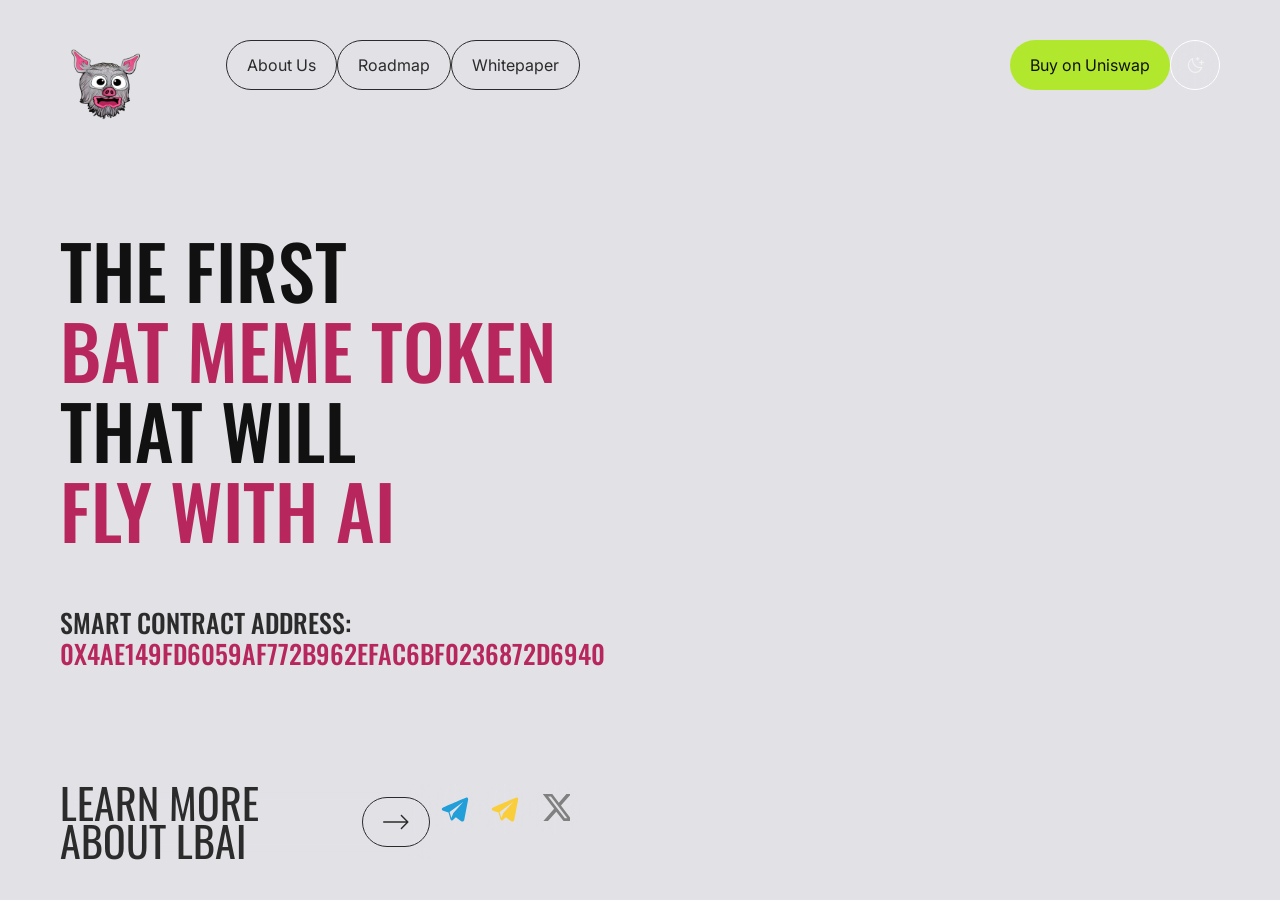
==== commit 1d3c0b71: "Update index.html" ====
--- a/index.html
+++ b/index.html
@@ -4,10 +4,10 @@
   <head>
     <meta charset="UTF-8">
 
-    <title>Lemmy The Bat</title>
-
-    <meta name="description" content="Lemmy The Bat">
-    <meta name="keywords" content="Lemmy The Bat">
+    <title>Lemmy The Bat - LBAI</title>
+
+    <meta name="description" content="Lemmy The Bat - LBAI">
+    <meta name="keywords" content="Lemmy The Bat - LBAI">
 
     <meta http-equiv="X-UA-Compatible" content="IE=edge">
     <meta name="viewport" content="width=device-width, initial-scale=1, maximum-scale=1">
@@ -19,8 +19,8 @@
 
     <meta property="og:image:height" content="1200">
     <meta property="og:image:width" content="1200">
-    <meta property="og:title" content="Lemmy The Bat">
-    <meta property="og:description" content="Lemmy The Bat">
+    <meta property="og:title" content="Lemmy The Bat - LBAI - LBAI">
+    <meta property="og:description" content="Lemmy The Bat - LBAI">
 
     <link rel="stylesheet" href="css/loaders/loader.css">
     <link rel="stylesheet" type="text/css" href="css/plugins.css">
@@ -34,7 +34,7 @@
 <body class="loaded">
 
   <div class="loader loaded">
-    <div class="loader loaded">
+    <div class="loader loaded">0x4Ae149FD6059aF772b962eFAC6bF0236872D6940
       <div class="loader__content">
         <div class="loader__logo scaleOut">
           <img src="img/loader.png" alt="Lemmy The Bat">
@@ -113,7 +113,7 @@
                   that will<br>
                   <span class="colored">fly with AI</span>
                 </h1><br><br>
-                <h6>Smart Contract Address:<br><span class="colored">0xe9f12b4f727f140b664b3e0c5c181406a6c973d4</span>
+                <h6>Smart Contract Address:<br><span class="colored">0x4Ae149FD6059aF772b962eFAC6bF0236872D6940</span>
                 </h6>
               </div>
 
@@ -122,7 +122,7 @@
             <div class="intro__bottomline d-flex flex-column flex-xl-row justify-content-xl-between">
               <div class="bottomline__left">
                 <a id="about-trigger-bottom" href="#0" class="btn btn-cta">
-                  <span class="cta__caption">See more</span>
+                  <span class="cta__caption">Learn more about LBAI</span>
                   <span class="cta__elipce btn-outline hover-anim hover-secondary">
                     <em></em>
                     <svg xmlns="http://www.w3.org/2000/svg" width="25px" height="14px" viewBox="0 0 25 14"
@@ -140,7 +140,7 @@
 
                 <ul class="socials-circles d-flex flex-row">
                   <li>
-                    <a class="btn btn-round btn-muted hover-anim hover-muted" href="https://t.me/lyai_lemmy"
+                    <a class="btn btn-round btn-muted hover-anim hover-muted" href="https://t.me/lemmy_lbai"
                       target="_blank" rel="noopener noreferrer">
                       <em></em>
                       <svg class="linktree-icon" xmlns="http://www.w3.org/2000/svg" width="30" height="30"
@@ -153,7 +153,7 @@
                     </a>
                   </li>
                   <li>
-                    <a class="btn btn-round btn-muted hover-anim hover-muted" href="https://t.me/Lemmy_lyai"
+                    <a class="btn btn-round btn-muted hover-anim hover-muted" href="https://t.me/lbai_lemmy"
                       target="_blank" rel="noopener noreferrer">
                       <em></em>
                       <svg class="linktree-icon" xmlns="http://www.w3.org/2000/svg" width="30" height="30"
@@ -166,7 +166,7 @@
                     </a>
                   </li>
                   <li>
-                    <a class="btn btn-round btn-muted hover-anim hover-muted" href="https://x.com/lyai_lemmy"
+                    <a class="btn btn-round btn-muted hover-anim hover-muted" href="https://x.com/lbai_lemmy"
                       target="_blank" rel="noopener noreferrer">
                       <em></em>
                       <svg class="linktree-icon" xmlns="http://www.w3.org/2000/svg" width="30" height="30"
@@ -688,7 +688,7 @@
 
                   <div class="inner__container">
                     <h6>Smart Contract Address:<br><span
-                        class="colored">0xe9f12b4f727f140b664b3e0c5c181406a6c973d4</span></h6>
+                        class="colored">0x4Ae149FD6059aF772b962eFAC6bF0236872D6940</span></h6>
                   </div>
                 </div>
               </div>
@@ -698,7 +698,7 @@
                   <h3>Join the <span class="colored">community</span>!</h3>
                   <ul class="socials-circles d-flex flex-row">
                     <li>
-                      <a class="btn btn-round btn-muted hover-anim hover-muted" href="https://t.me/lyai_lemmy"
+                      <a class="btn btn-round btn-muted hover-anim hover-muted" href="https://t.me/lemmy_lbai"
                         target="_blank" rel="noopener noreferrer">
                         <em></em>
                         <svg class="linktree-icon" xmlns="http://www.w3.org/2000/svg" width="30" height="30"
@@ -711,7 +711,7 @@
                       </a>
                     </li>
                     <li>
-                      <a class="btn btn-round btn-muted hover-anim hover-muted" href="https://t.me/Lemmy_lyai"
+                      <a class="btn btn-round btn-muted hover-anim hover-muted" href="https://t.me/lbai_lemmy"
                         target="_blank" rel="noopener noreferrer">
                         <em></em>
                         <svg class="linktree-icon" xmlns="http://www.w3.org/2000/svg" width="30" height="30"
@@ -724,7 +724,7 @@
                       </a>
                     </li>
                     <li>
-                      <a class="btn btn-round btn-muted hover-anim hover-muted" href="https://x.com/lyai_lemmy"
+                      <a class="btn btn-round btn-muted hover-anim hover-muted" href="https://x.com/lbai_lemmy"
                         target="_blank" rel="noopener noreferrer">
                         <em></em>
                         <svg class="linktree-icon" xmlns="http://www.w3.org/2000/svg" width="30" height="30"
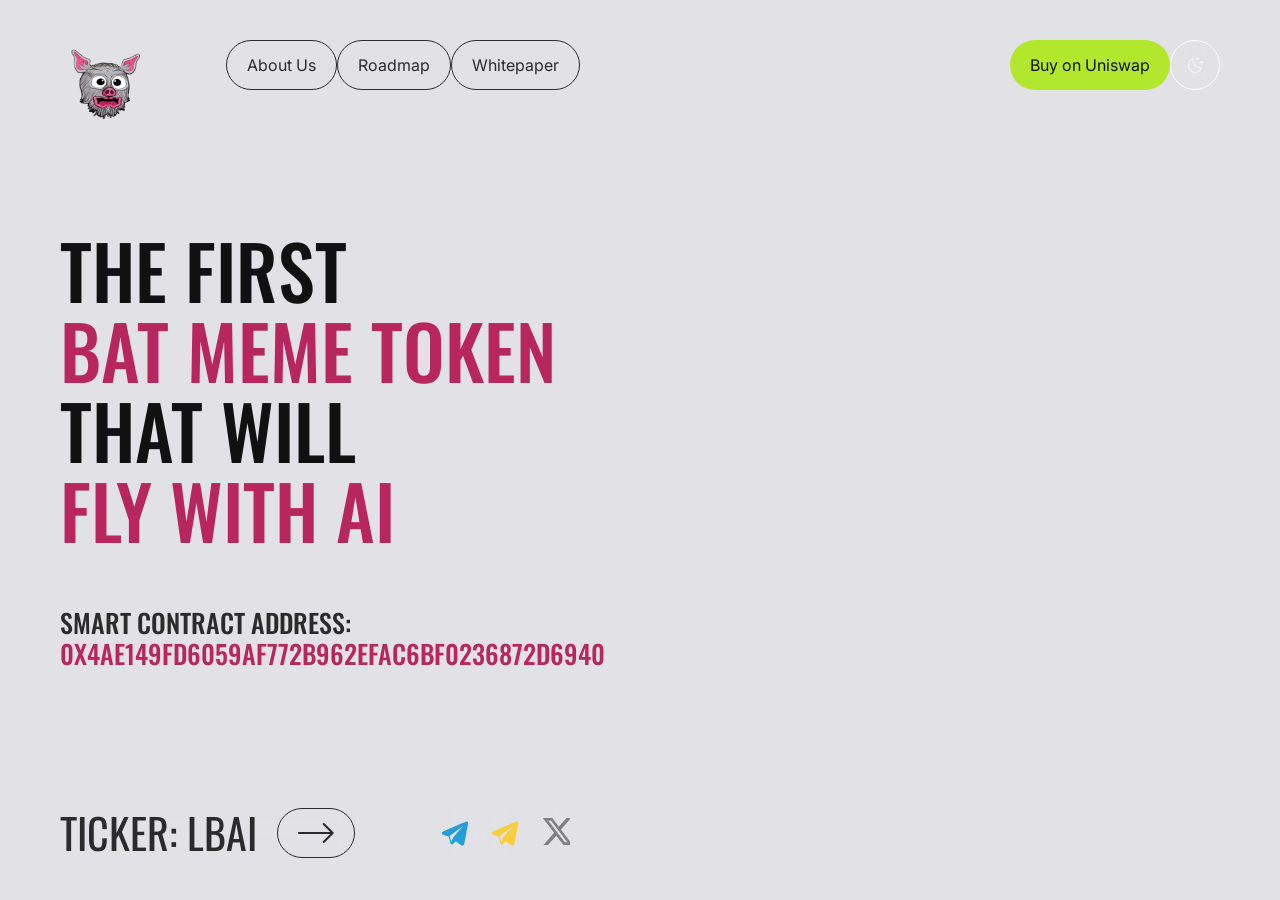
==== commit 85696e65: "Update index.html" ====
--- a/index.html
+++ b/index.html
@@ -122,7 +122,7 @@
             <div class="intro__bottomline d-flex flex-column flex-xl-row justify-content-xl-between">
               <div class="bottomline__left">
                 <a id="about-trigger-bottom" href="#0" class="btn btn-cta">
-                  <span class="cta__caption">Learn more about LBAI</span>
+                  <span class="cta__caption">Ticker: LBAI</span>
                   <span class="cta__elipce btn-outline hover-anim hover-secondary">
                     <em></em>
                     <svg xmlns="http://www.w3.org/2000/svg" width="25px" height="14px" viewBox="0 0 25 14"
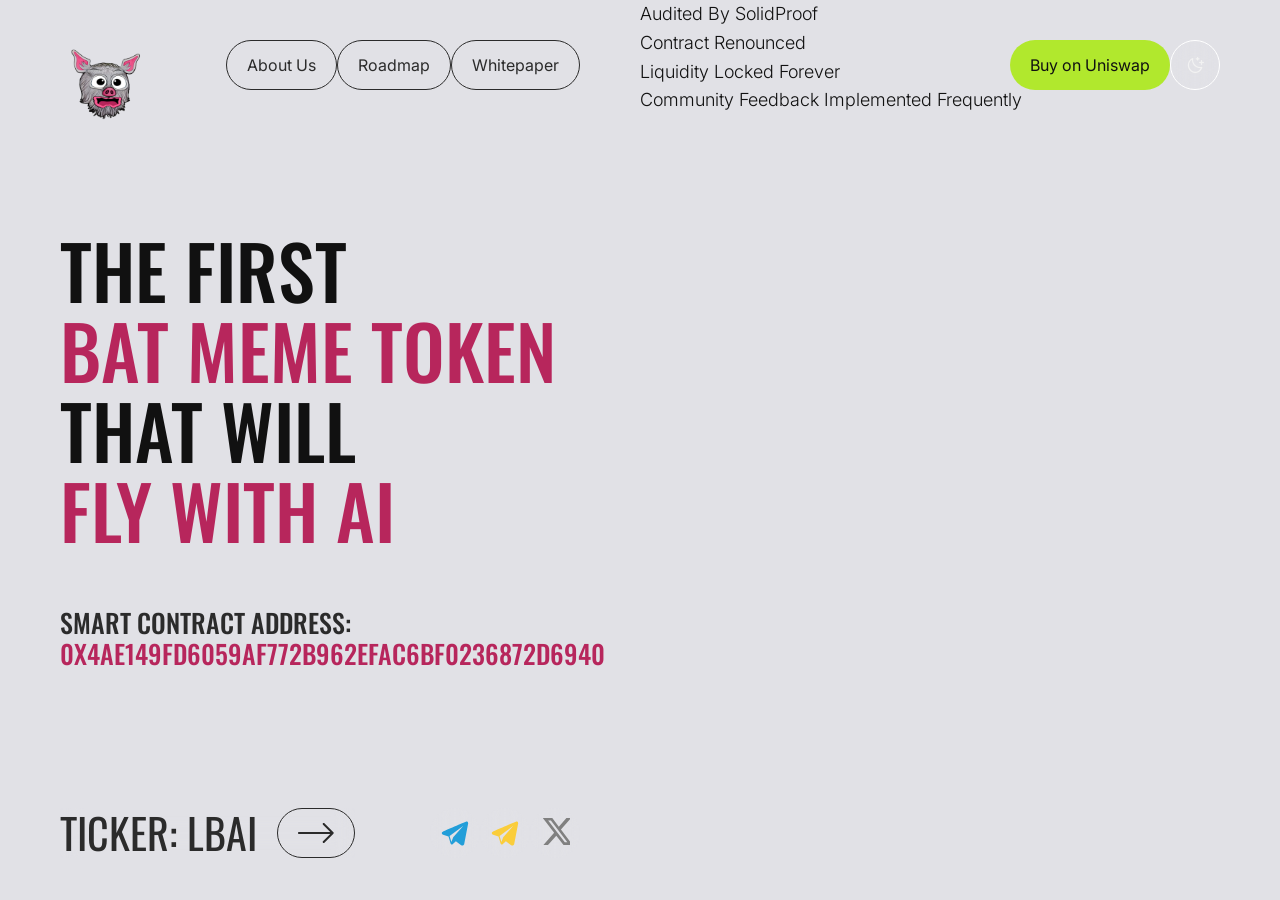
==== commit c67809b0: "Add files via upload" ====
--- a/index.html
+++ b/index.html
@@ -4,10 +4,10 @@
   <head>
     <meta charset="UTF-8">
 
-    <title>Lemmy The Bat - LBAI</title>
-
-    <meta name="description" content="Lemmy The Bat - LBAI">
-    <meta name="keywords" content="Lemmy The Bat - LBAI">
+    <title>Lemmy The Bat</title>
+
+    <meta name="description" content="Lemmy The Bat">
+    <meta name="keywords" content="Lemmy The Bat">
 
     <meta http-equiv="X-UA-Compatible" content="IE=edge">
     <meta name="viewport" content="width=device-width, initial-scale=1, maximum-scale=1">
@@ -17,10 +17,14 @@
     <link rel="apple-touch-icon" href="img/favicon/apple-touch-icon.png">
     <link rel="manifest" href="img/favicon/manifest.webmanifest">
 
+<link rel="preconnect" href="https://fonts.googleapis.com">
+<link rel="preconnect" href="https://fonts.gstatic.com" crossorigin>
+<link href="https://fonts.googleapis.com/css2?family=Barriecito&display=swap" rel="stylesheet">
+
     <meta property="og:image:height" content="1200">
     <meta property="og:image:width" content="1200">
-    <meta property="og:title" content="Lemmy The Bat - LBAI - LBAI">
-    <meta property="og:description" content="Lemmy The Bat - LBAI">
+    <meta property="og:title" content="Lemmy The Bat">
+    <meta property="og:description" content="Lemmy The Bat">
 
     <link rel="stylesheet" href="css/loaders/loader.css">
     <link rel="stylesheet" type="text/css" href="css/plugins.css">
@@ -81,13 +85,13 @@
                   <ul class="navigation">
                     <li>
                       <a id="about-trigger" class="btn btn-default btn-navigation hover-anim hover-secondary" href="#0">
-                        <em></em>
+                        <em style="top: 10px; left: 658px;"></em>
                         <span class="btn-caption">About Us</span>
                       </a>
                     </li>
                     <li>
                       <a id="works-trigger" class="btn btn-default btn-navigation hover-anim hover-secondary" href="#0">
-                        <em></em>
+                        <em style="top: 173.641px; left: 610px;"></em>
                         <span class="btn-caption">Roadmap</span>
                       </a>
                     </li>
@@ -192,6 +196,13 @@
                   <source type="video/webm" src="video/video.webm">
                   <source type="video/ogv" src="video/video.ogv">
                 </video>
+                <div class="video-overlay"></div>
+                <div class="message-grid">
+                  <div class="message">Audited By SolidProof</div>
+                  <div class="message">Contract Renounced</div>
+                  <div class="message">Liquidity Locked Forever</div>
+                  <div class="message">Community Feedback Implemented Frequently</div>
+                </div>
               </div>
             </div>
           </div>
@@ -233,88 +244,93 @@
                     genuine value through revolutionary AI technology and dedicated holder benefits.</p>
                 </div>
               </div>
-<div class="inner__container">
-  <div class="content-block">
-    <div class="container-fluid p-0">
-      <div class="row g-2 align-items-stretch">
-        <div class="col-12 col-md-6 feature">
-          <div class="feature__item card">
-            <div class="feature__descr">
-              <h4 class="feature__title">Community First</h4>
-              <p class="small feature__text">Community feedback prioritized and implemented frequently. We believe in
-                empowering our community through active participation and responsive development.</p>
+              <div class="inner__container">
+                <div class="content-block">
+                  <div class="container-fluid p-0">
+                    <div class="row g-2 align-items-stretch">
+                      <div class="col-12 col-md-6 feature">
+                        <div class="feature__item card">
+                          <div class="feature__descr">
+                            <h4 class="feature__title">Community First</h4>
+                            <p class="small feature__text">Community feedback prioritized and implemented frequently. We
+                              believe in
+                              empowering our community through active participation and responsive development.</p>
+                          </div>
+                        </div>
+                      </div>
+                      <div class="col-12 col-md-6 feature">
+                        <div class="feature__item card">
+                          <div class="feature__descr">
+                            <h4 class="feature__title">Innovation</h4>
+                            <p class="small feature__text">AI-powered app containing a special art panel to showcase
+                              Lemmy characters,
+                              original art, and fan creations, all free to explore, download, and share with the
+                              community.</p>
+                          </div>
+                        </div>
+                      </div>
+                      <div class="col-12 col-md-6 feature">
+                        <div class="feature__item card">
+                          <div class="feature__descr">
+                            <h4 class="feature__title">Sustainability</h4>
+                            <p class="small feature__text">Strategic development funding and exchange listing reserve to
+                              ensure
+                              long-term growth and stability of the project.</p>
+                          </div>
+                        </div>
+                      </div>
+                      <div class="col-12 col-md-6 feature">
+                        <div class="feature__item card">
+                          <div class="feature__descr">
+                            <h4 class="feature__title">Trust</h4>
+                            <p class="small feature__text">Security audits, fair launch and anti-bot protective measures
+                              to ensure a
+                              safe and reliable platform for our community.</p>
+                          </div>
+                        </div>
+                      </div>
+                    </div>
+                  </div>
+                </div>
+              </div>
+
+              <div class="inner__container">
+                <div class="content-block">
+                  <div class="show-skillbar">
+                    <div class="skillbar" data-percent="75">
+                      <span class="skillbar-title tools">Public Trading &amp; Community</span>
+                      <p class="skillbar-bar" style="width: 75%;"></p>
+                      <span class="skill-bar-percent tools">75%</span>
+                    </div>
+                  </div>
+
+                  <div class="show-skillbar">
+                    <div class="skillbar" data-percent="10">
+                      <span class="skillbar-title">Founders &amp; Development Teams</span>
+                      <p class="skillbar-bar" style="width: 10%;"></p>
+                      <span class="skill-bar-percent">10%</span>
+                    </div>
+                  </div>
+
+                  <div class="show-skillbar">
+                    <div class="skillbar" data-percent="5">
+                      <span class="skillbar-title">Marketing &amp; Promotion</span>
+                      <p class="skillbar-bar" style="width: 5%;"></p>
+                      <span class="skill-bar-percent">5%</span>
+                    </div>
+                  </div>
+
+                  <div class="show-skillbar">
+                    <div class="skillbar" data-percent="10">
+                      <span class="skillbar-title">Exchange Listing Reserve</span>
+                      <p class="skillbar-bar" style="width: 10%;"></p>
+                      <span class="skill-bar-percent">10%</span>
+                    </div>
+                  </div>
+                </div>
+              </div>
             </div>
           </div>
-        </div>
-        <div class="col-12 col-md-6 feature">
-          <div class="feature__item card">
-            <div class="feature__descr">
-              <h4 class="feature__title">Innovation</h4>
-              <p class="small feature__text">AI-powered app containing a special art panel to showcase Lemmy characters,
-                original art, and fan creations, all free to explore, download, and share with the community.</p>
-            </div>
-          </div>
-        </div>
-        <div class="col-12 col-md-6 feature">
-          <div class="feature__item card">
-            <div class="feature__descr">
-              <h4 class="feature__title">Sustainability</h4>
-              <p class="small feature__text">Strategic development funding and exchange listing reserve to ensure
-                long-term growth and stability of the project.</p>
-            </div>
-          </div>
-        </div>
-        <div class="col-12 col-md-6 feature">
-          <div class="feature__item card">
-            <div class="feature__descr">
-              <h4 class="feature__title">Trust</h4>
-              <p class="small feature__text">Security audits, fair launch and anti-bot protective measures to ensure a
-                safe and reliable platform for our community.</p>
-            </div>
-          </div>
-        </div>
-      </div>
-    </div>
-  </div>
-</div>
-
-<div class="inner__container">
-  <div class="content-block">
-    <div class="show-skillbar">
-      <div class="skillbar" data-percent="75">
-        <span class="skillbar-title tools">Public Trading & Community</span>
-        <p class="skillbar-bar" style="width: 75%;"></p>
-        <span class="skill-bar-percent tools">75%</span>
-      </div>
-    </div>
-
-    <div class="show-skillbar">
-      <div class="skillbar" data-percent="10">
-        <span class="skillbar-title">Founders & Development Teams</span>
-        <p class="skillbar-bar" style="width: 10%;"></p>
-        <span class="skill-bar-percent">10%</span>
-      </div>
-    </div>
-
-    <div class="show-skillbar">
-      <div class="skillbar" data-percent="5">
-        <span class="skillbar-title">Marketing & Promotion</span>
-        <p class="skillbar-bar" style="width: 5%;"></p>
-        <span class="skill-bar-percent">5%</span>
-      </div>
-    </div>
-
-    <div class="show-skillbar">
-      <div class="skillbar" data-percent="10">
-        <span class="skillbar-title">Exchange Listing Reserve</span>
-        <p class="skillbar-bar" style="width: 10%;"></p>
-        <span class="skill-bar-percent">10%</span>
-      </div>
-    </div>
-  </div>
-</div>
-</div>
-</div>
 
           <div class="col-12 col-xl-6 inner__media">
             <div class="innermedia__content">
@@ -358,208 +374,240 @@
                 </div>
               </div>
 
-<div class="inner__container">
-  <div class="content-block">
-    <div class="container-fluid p-0">
-      <div class="row g-2 align-items-stretch">
-        <div class="col-12 col-md-6 team">
-          <div class="team__item card">
-            <div class="team__image">
-              <img src="img/img3.jpg" alt="Launch Phase">
-            </div>
-            <div class="team__descr">
-              <h5 class="team__title">
-                The Great Awakening
-                <small>Target MC: 5k - 500K | Phase 1</small>
-              </h5>
-              <p class="small team__text">
-                LEMMY emerges from his cave to shake up the crypto world! Focus on initial launch and community
-                building, primary platforms: Uniswap, Metamask, Coinbase Wallet, Trust Wallet and other DEXs. Strategic
-                emphasis on creating organic growth and community
-                engagement.
-              </p>
-            </div>
-          </div>
-        </div>
-
-        <div class="col-12 col-md-6 team">
-          <div class="team__item card">
-            <div class="team__image">
-              <img src="img/img4.jpg" alt="Growth Phase">
-            </div>
-            <div class="team__descr">
-              <h5 class="team__title">
-                Wing Spread
-                <small>Target MC: 2.5M - 5M | Phase 2</small>
-              </h5>
-              <p class="small team__text">
-                LEMMY spreads his majestic wings across the cryptocurrency landscape! Integration with strategic
-                exchange partners like Biconomy, FameEX, BVox, CoinMarketcap, CoinGecko and Weex. Expansion of trading
-                pairs and liquidity options.
-              </p>
-            </div>
-          </div>
-        </div>
-
-        <div class="col-12 col-md-6 team">
-          <div class="team__item card">
-            <div class="team__image">
-              <img src="img/img1.jpg" alt="Major Exchange Phase">
-            </div>
-            <div class="team__descr">
-              <h5 class="team__title">
-                Night Flight
-                <small>Target MC: 15M - 25M | Phase 3</small>
-              </h5>
-              <p class="small team__text">
-                Major exchange listings take flight! Introduction of AI-powered meme integration. Expansion into
-                prominent cryptocurrency platforms such as MexC Global and XT.com.
-              </p>
-            </div>
-          </div>
-        </div>
-
-        <div class="col-12 col-md-6 team">
-          <div class="team__item card">
-            <div class="team__image">
-              <img src="img/img2.jpg" alt="Top-Tier Phase">
-            </div>
-            <div class="team__descr">
-              <h5 class="team__title">
-                Bat Signal
-                <small>Target MC: $100M+ | Phase 4</small>
-              </h5>
-              <p class="small team__text">
-                Ultimate evolution with top-tier exchange listings! Launch of revolutionary AI Studio. Integration with
-                industry-leading platforms like OKX, Binance, Crypto.com, Robinhood and Coinbase.
-              </p>
-            </div>
-          </div>
-        </div>
-      </div>
-    </div>
-  </div>
-</div>
-
-<div class="inner__container">
-  <div class="content-block">
-    <div class="container-fluid p-0">
-      <div class="row g-0">
-        <div class="col-12 accordion">
-          <div class="accordion__item">
-            <div class="accordion__title link-m">
-              <div class="accordion__arrow">
-                <i class="ph ph-plus"></i>
-              </div>
-              <span>Who exactly is LEMMY the Bat? 🦇</span>
-            </div>
-            <div class="accordion__content">
-              <p class="small accordion__text">
-                LEMMY the Bat is a part of the Matt Furie style characters' universe - a wise and mysterious character
-                that embodies both nocturnal wisdom and modern humor! He emerges as an original creation that represents
-                a fresh voice in the meme universe. His distinctive wings and expressive features carry the perfect
-                blend of mystique and approachability that resonates with our community. He's not your average meme
-                token mascot - he's the visionary bat leading a revolution in how we combine meme culture with
-                cutting-edge AI technology!
-              </p>
-            </div>
-          </div>
-
-          <div class="accordion__item">
-            <div class="accordion__title link-m">
-              <div class="accordion__arrow">
-                <i class="ph ph-plus"></i>
-              </div>
-              <span>What's cooking in LEMMY's AI Studio? 🤖</span>
-            </div>
-            <div class="accordion__content">
-              <p class="small accordion__text">
-                Our AI-powered production house is where the magic happens! We're creating funny AI-generated animated
-                series involving other characters from Matt Furie universe, developing story creation with AI voice
-                synthesis, and building partnerships with AI applications and platforms. Plus, our special art panel
-                lets you explore, download, and share Lemmy characters, original art, and fan creations - all completely
-                free! It's not just a meme generator, it's a full-blown entertainment revolution where AI meets
-                creativity!
-              </p>
-            </div>
-          </div>
-
-          <div class="accordion__item">
-            <div class="accordion__title link-m">
-              <div class="accordion__arrow">
-                <i class="ph ph-plus"></i>
-              </div>
-              <span>How does LEMMY protect its holders? 🛡️</span>
-            </div>
-            <div class="accordion__content">
-              <p class="small accordion__text">
-                We've got rock-solid security for our nocturnal community! We implement robust security audits and fair
-                launch protective measures with anti-bot protection to keep our ecosystem safe. Our commitment to
-                transparency means real-time updates and clear tokenomics, while our strategic development funding and
-                exchange listing reserve ensure long-term sustainability. Plus, our open-source approach means our brand
-                assets are in the public domain - free for both commercial and non-commercial use!
-              </p>
-            </div>
-          </div>
-
-          <div class="accordion__item">
-            <div class="accordion__title link-m">
-              <div class="accordion__arrow">
-                <i class="ph ph-plus"></i>
-              </div>
-              <span>What's the scoop on LEMMY's 69B tokens? 📊</span>
-            </div>
-            <div class="accordion__content">
-              <p class="small accordion__text">
-                We've got a total supply of 69 Billion LEMMY tokens split like this: 75% (51.75B) goes to our awesome
-                public trading community, 10% (6.9B) to our hardworking founder and development teams, 5% (3.45B) for
-                marketing and promotion (gotta spread those bat wings!), and 10% (6.9B) reserved for exchange listings.
-                It's all about building a sustainable ecosystem where everyone gets to be part of the nocturnal party!
-              </p>
-            </div>
-          </div>
-
-          <div class="accordion__item">
-            <div class="accordion__title link-m">
-              <div class="accordion__arrow">
-                <i class="ph ph-plus"></i>
-              </div>
-              <span>What's LEMMY's flight plan? 🚀</span>
-            </div>
-            <div class="accordion__content">
-              <p class="small accordion__text">
-                We're flying to the moon in four epic phases! Starting with The Great Awakening (Target MC: 5k - 500K)
-                focusing on Uniswap and community building, spreading our wings in the Growth Phase (Target MC: 2.5M -
-                5M) with partners like Biconomy and CoinGecko, taking Night Flight (Target MC: 15M - 25M) with major
-                exchanges like MexC Global, and finally sending the Bat Signal (Target MC: $100M+) with top-tier
-                platforms like Binance and Coinbase. Each phase comes with strategic marketing allocations, including
-                YouTube Promotion (1%), X Promotion (0.5%), and X Raiders Fees (0.5%)!
-              </p>
-            </div>
-          </div>
-
-          <div class="accordion__item">
-            <div class="accordion__title link-m">
-              <div class="accordion__arrow">
-                <i class="ph ph-plus"></i>
-              </div>
-              <span>How does LEMMY keep things transparent? 👀</span>
-            </div>
-            <div class="accordion__content">
-              <p class="small accordion__text">
-                We're as transparent as a bat's echolocation! We stand firm on several non-negotiable principles:
-                network stability (no migrations), equal market participation, transparent operations, and
-                community-first decision making. Our community feedback is prioritized and implemented frequently, with
-                real-time updates and regular YouTube and X promotions keeping you in the loop. We're building something
-                special here, and we want you to see every wing flap of progress!
-              </p>
-            </div>
-          </div>
-        </div>
-      </div>
-    </div>
-  </div>
-</div>
+              <div class="inner__container">
+                <div class="content-block">
+                  <div class="container-fluid p-0">
+                    <div class="row g-2 align-items-stretch">
+                      <div class="col-12 col-md-6 team">
+                        <div class="team__item card">
+                          <div class="team__image">
+                            <img src="img/img3.jpg" alt="Launch Phase">
+                          </div>
+                          <div class="team__descr">
+                            <h5 class="team__title">
+                              The Great Awakening
+                              <small>Target MC: 5k - 500K | Phase 1</small>
+                            </h5>
+                            <p class="small team__text">
+                              LEMMY emerges from his cave to shake up the crypto world! Focus on initial launch and
+                              community
+                              building, primary platforms: Uniswap, Metamask, Coinbase Wallet, Trust Wallet and other
+                              DEXs. Strategic
+                              emphasis on creating organic growth and community
+                              engagement.
+                            </p>
+                          </div>
+                        </div>
+                      </div>
+
+                      <div class="col-12 col-md-6 team">
+                        <div class="team__item card">
+                          <div class="team__image">
+                            <img src="img/img4.jpg" alt="Growth Phase">
+                          </div>
+                          <div class="team__descr">
+                            <h5 class="team__title">
+                              Wing Spread
+                              <small>Target MC: 2.5M - 5M | Phase 2</small>
+                            </h5>
+                            <p class="small team__text">
+                              LEMMY spreads his majestic wings across the cryptocurrency landscape! Integration with
+                              strategic
+                              exchange partners like Biconomy, FameEX, BVox, CoinMarketcap, CoinGecko and Weex.
+                              Expansion of trading
+                              pairs and liquidity options.
+                            </p>
+                          </div>
+                        </div>
+                      </div>
+
+                      <div class="col-12 col-md-6 team">
+                        <div class="team__item card">
+                          <div class="team__image">
+                            <img src="img/img1.jpg" alt="Major Exchange Phase">
+                          </div>
+                          <div class="team__descr">
+                            <h5 class="team__title">
+                              Night Flight
+                              <small>Target MC: 15M - 25M | Phase 3</small>
+                            </h5>
+                            <p class="small team__text">
+                              Major exchange listings take flight! Introduction of AI-powered meme integration.
+                              Expansion into
+                              prominent cryptocurrency platforms such as MexC Global and XT.com.
+                            </p>
+                          </div>
+                        </div>
+                      </div>
+
+                      <div class="col-12 col-md-6 team">
+                        <div class="team__item card">
+                          <div class="team__image">
+                            <img src="img/img2.jpg" alt="Top-Tier Phase">
+                          </div>
+                          <div class="team__descr">
+                            <h5 class="team__title">
+                              Bat Signal
+                              <small>Target MC: $100M+ | Phase 4</small>
+                            </h5>
+                            <p class="small team__text">
+                              Ultimate evolution with top-tier exchange listings! Launch of revolutionary AI Studio.
+                              Integration with
+                              industry-leading platforms like OKX, Binance, Crypto.com, Robinhood and Coinbase.
+                            </p>
+                          </div>
+                        </div>
+                      </div>
+                    </div>
+                  </div>
+                </div>
+              </div>
+
+              <div class="inner__container">
+                <div class="content-block">
+                  <div class="container-fluid p-0">
+                    <div class="row g-0">
+                      <div class="col-12 accordion">
+                        <div class="accordion__item">
+                          <div class="accordion__title link-m">
+                            <div class="accordion__arrow">
+                              <i class="ph ph-plus"></i>
+                            </div>
+                            <span>Who exactly is LEMMY the Bat? 🦇</span>
+                          </div>
+                          <div class="accordion__content">
+                            <p class="small accordion__text">
+                              LEMMY the Bat is a part of the Matt Furie style characters' universe - a wise and
+                              mysterious character
+                              that embodies both nocturnal wisdom and modern humor! He emerges as an original creation
+                              that represents
+                              a fresh voice in the meme universe. His distinctive wings and expressive features carry
+                              the perfect
+                              blend of mystique and approachability that resonates with our community. He's not your
+                              average meme
+                              token mascot - he's the visionary bat leading a revolution in how we combine meme culture
+                              with
+                              cutting-edge AI technology!
+                            </p>
+                          </div>
+                        </div>
+
+                        <div class="accordion__item">
+                          <div class="accordion__title link-m">
+                            <div class="accordion__arrow">
+                              <i class="ph ph-plus"></i>
+                            </div>
+                            <span>What's cooking in LEMMY's AI Studio? 🤖</span>
+                          </div>
+                          <div class="accordion__content">
+                            <p class="small accordion__text">
+                              Our AI-powered production house is where the magic happens! We're creating funny
+                              AI-generated animated
+                              series involving other characters from Matt Furie universe, developing story creation with
+                              AI voice
+                              synthesis, and building partnerships with AI applications and platforms. Plus, our special
+                              art panel
+                              lets you explore, download, and share Lemmy characters, original art, and fan creations -
+                              all completely
+                              free! It's not just a meme generator, it's a full-blown entertainment revolution where AI
+                              meets
+                              creativity!
+                            </p>
+                          </div>
+                        </div>
+
+                        <div class="accordion__item">
+                          <div class="accordion__title link-m">
+                            <div class="accordion__arrow">
+                              <i class="ph ph-plus"></i>
+                            </div>
+                            <span>How does LEMMY protect its holders? 🛡️</span>
+                          </div>
+                          <div class="accordion__content">
+                            <p class="small accordion__text">
+                              We've got rock-solid security for our nocturnal community! We implement robust security
+                              audits and fair
+                              launch protective measures with anti-bot protection to keep our ecosystem safe. Our
+                              commitment to
+                              transparency means real-time updates and clear tokenomics, while our strategic development
+                              funding and
+                              exchange listing reserve ensure long-term sustainability. Plus, our open-source approach
+                              means our brand
+                              assets are in the public domain - free for both commercial and non-commercial use!
+                            </p>
+                          </div>
+                        </div>
+
+                        <div class="accordion__item">
+                          <div class="accordion__title link-m">
+                            <div class="accordion__arrow">
+                              <i class="ph ph-plus"></i>
+                            </div>
+                            <span>What's the scoop on LEMMY's 69B tokens? 📊</span>
+                          </div>
+                          <div class="accordion__content">
+                            <p class="small accordion__text">
+                              We've got a total supply of 69 Billion LEMMY tokens split like this: 75% (51.75B) goes to
+                              our awesome
+                              public trading community, 10% (6.9B) to our hardworking founder and development teams, 5%
+                              (3.45B) for
+                              marketing and promotion (gotta spread those bat wings!), and 10% (6.9B) reserved for
+                              exchange listings.
+                              It's all about building a sustainable ecosystem where everyone gets to be part of the
+                              nocturnal party!
+                            </p>
+                          </div>
+                        </div>
+
+                        <div class="accordion__item">
+                          <div class="accordion__title link-m">
+                            <div class="accordion__arrow">
+                              <i class="ph ph-plus"></i>
+                            </div>
+                            <span>What's LEMMY's flight plan? 🚀</span>
+                          </div>
+                          <div class="accordion__content">
+                            <p class="small accordion__text">
+                              We're flying to the moon in four epic phases! Starting with The Great Awakening (Target
+                              MC: 5k - 500K)
+                              focusing on Uniswap and community building, spreading our wings in the Growth Phase
+                              (Target MC: 2.5M -
+                              5M) with partners like Biconomy and CoinGecko, taking Night Flight (Target MC: 15M - 25M)
+                              with major
+                              exchanges like MexC Global, and finally sending the Bat Signal (Target MC: $100M+) with
+                              top-tier
+                              platforms like Binance and Coinbase. Each phase comes with strategic marketing
+                              allocations, including
+                              YouTube Promotion (1%), X Promotion (0.5%), and X Raiders Fees (0.5%)!
+                            </p>
+                          </div>
+                        </div>
+
+                        <div class="accordion__item">
+                          <div class="accordion__title link-m">
+                            <div class="accordion__arrow">
+                              <i class="ph ph-plus"></i>
+                            </div>
+                            <span>How does LEMMY keep things transparent? 👀</span>
+                          </div>
+                          <div class="accordion__content">
+                            <p class="small accordion__text">
+                              We're as transparent as a bat's echolocation! We stand firm on several non-negotiable
+                              principles:
+                              network stability (no migrations), equal market participation, transparent operations, and
+                              community-first decision making. Our community feedback is prioritized and implemented
+                              frequently, with
+                              real-time updates and regular YouTube and X promotions keeping you in the loop. We're
+                              building something
+                              special here, and we want you to see every wing flap of progress!
+                            </p>
+                          </div>
+                        </div>
+                      </div>
+                    </div>
+                  </div>
+                </div>
+              </div>
 
             </div>
           </div>
@@ -576,6 +624,7 @@
                       data-size="1440x1620">
                       <img src="img/img5.jpg" class="my-gallery__image" itemprop="thumbnail"
                         alt="Lemmy the Bat - Chaos Master">
+                      <div class="picture" style="background-image: url(&quot;img/img5.jpg&quot;);"></div>
                       <div class="picture" style="background-image: url(&quot;img/img5.jpg&quot;);"></div>
                     </a>
                     <figcaption class="my-gallery__description" itemprop="caption description">
@@ -595,6 +644,7 @@
                       <img src="img/img6.jpg" class="my-gallery__image" itemprop="thumbnail"
                         alt="Lemmy - The Crypto Trading Expert">
                       <div class="picture" style="background-image: url(&quot;img/img6.jpg&quot;);"></div>
+                      <div class="picture" style="background-image: url(&quot;img/img6.jpg&quot;);"></div>
                     </a>
                     <figcaption class="my-gallery__description opposite" itemprop="caption description">
                       <h5 class="opposite">Crypto Sage
@@ -612,6 +662,7 @@
                       data-size="1440x1620">
                       <img src="img/img7.jpg" class="my-gallery__image" itemprop="thumbnail"
                         alt="Lemmy's Extreme Echo-Location Parkour">
+                      <div class="picture" style="background-image: url(&quot;img/img7.jpg&quot;);"></div>
                       <div class="picture" style="background-image: url(&quot;img/img7.jpg&quot;);"></div>
                     </a>
                     <figcaption class="my-gallery__description opposite" itemprop="caption description">
@@ -630,6 +681,7 @@
                       data-size="1440x1620">
                       <img src="img/img8.jpg" class="my-gallery__image" itemprop="thumbnail"
                         alt="Lemmy's Philosophical Moments">
+                      <div class="picture" style="background-image: url(&quot;img/img8.jpg&quot;);"></div>
                       <div class="picture" style="background-image: url(&quot;img/img8.jpg&quot;);"></div>
                     </a>
                     <figcaption class="my-gallery__description" itemprop="caption description">
@@ -908,6 +960,9 @@
 
 
 
+
+
+
 </body>
 
 </html>
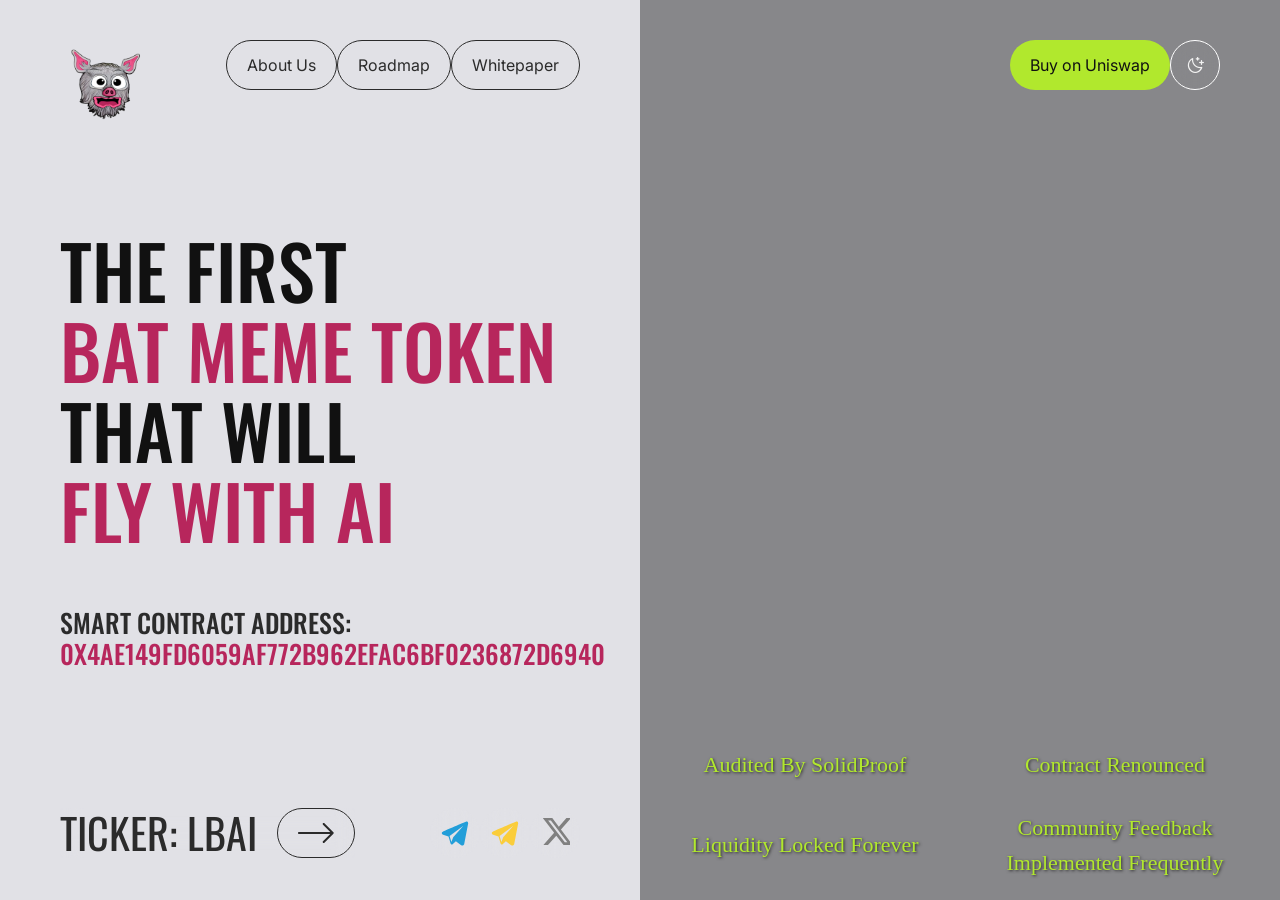
==== commit a4d875be: "Update index.html" ====
--- a/index.html
+++ b/index.html
@@ -49,7 +49,7 @@
 
   <div class="top-controls d-flex">
     <a id="notify-trigger" class="btn btn-round-mobile btn-filled hover-anim hover-accent"
-      href="https://app.uniswap.org">
+      href="https://app.uniswap.org/explore/tokens/ethereum/0x4ae149fd6059af772b962efac6bf0236872d6940">
       <em></em>
       <i class="ph ph-paper-plane"></i>
       <span class="btn-caption">Buy on Uniswap</span>
